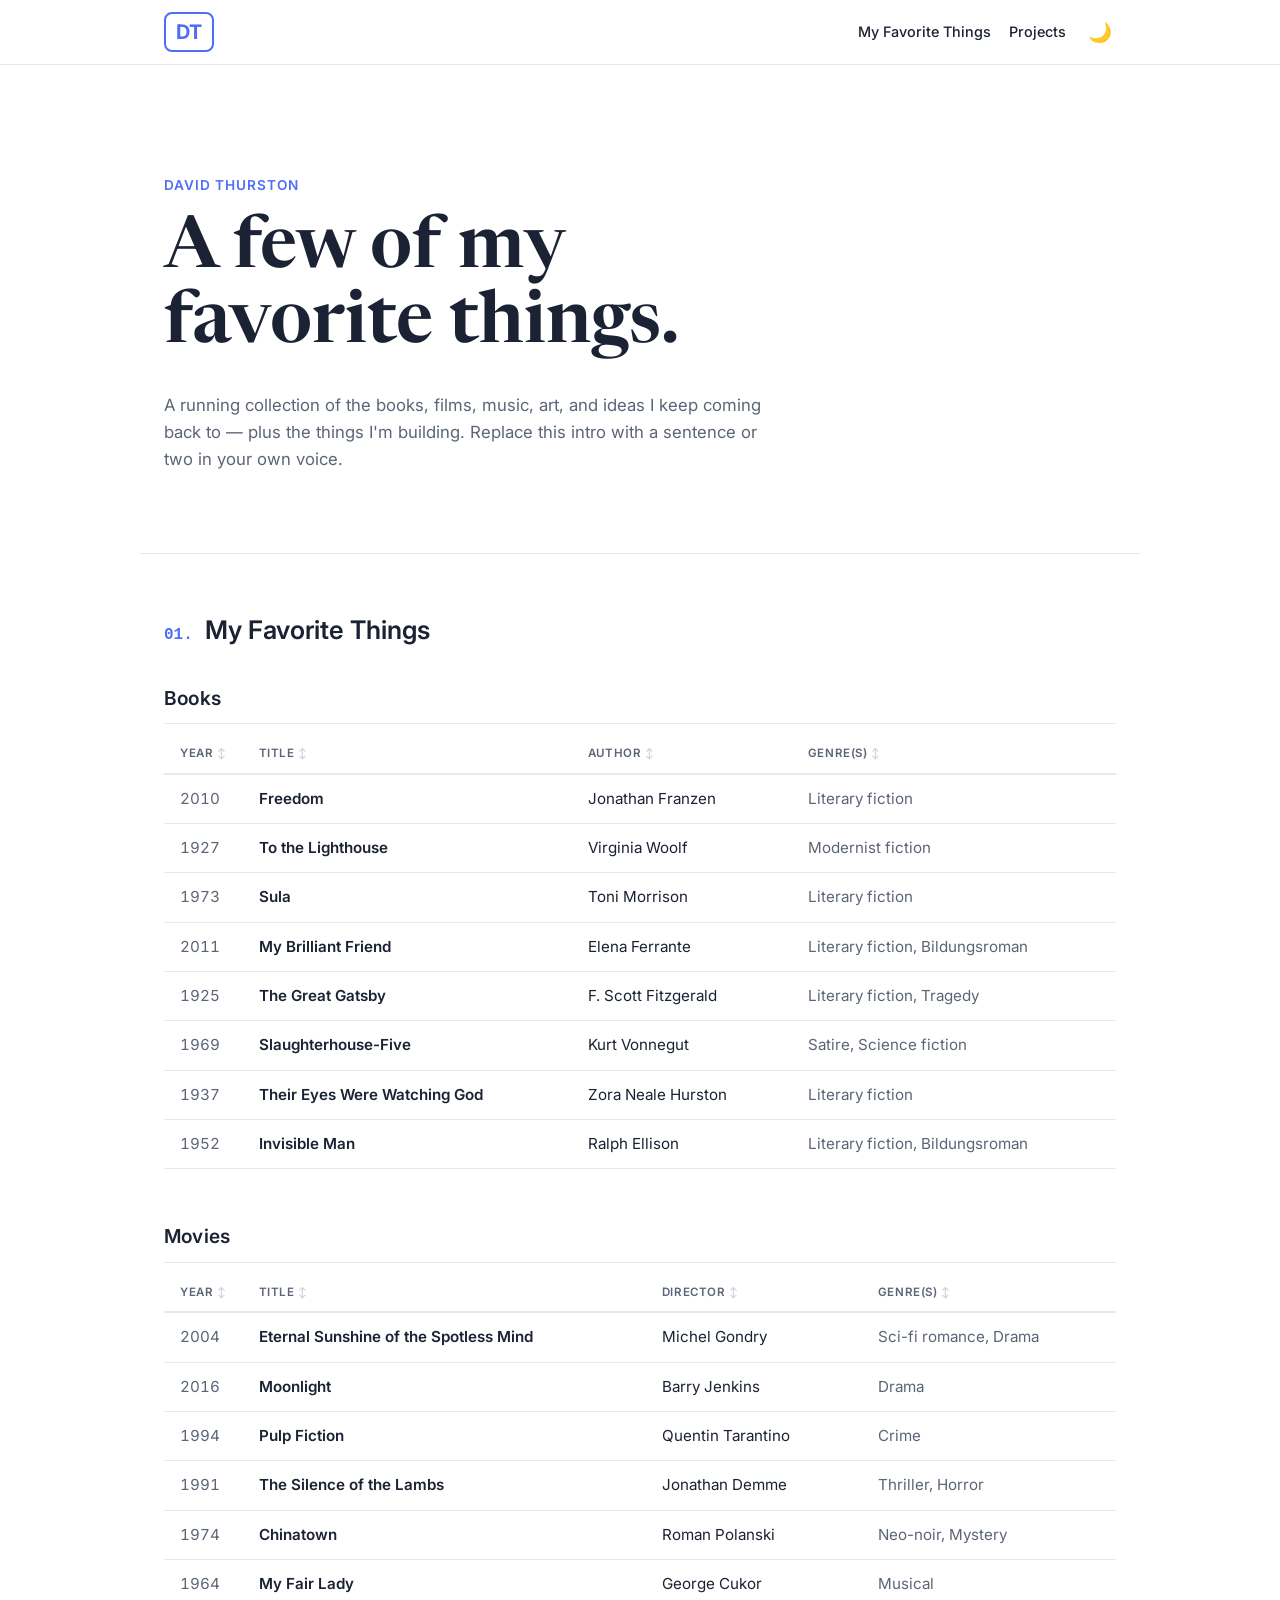
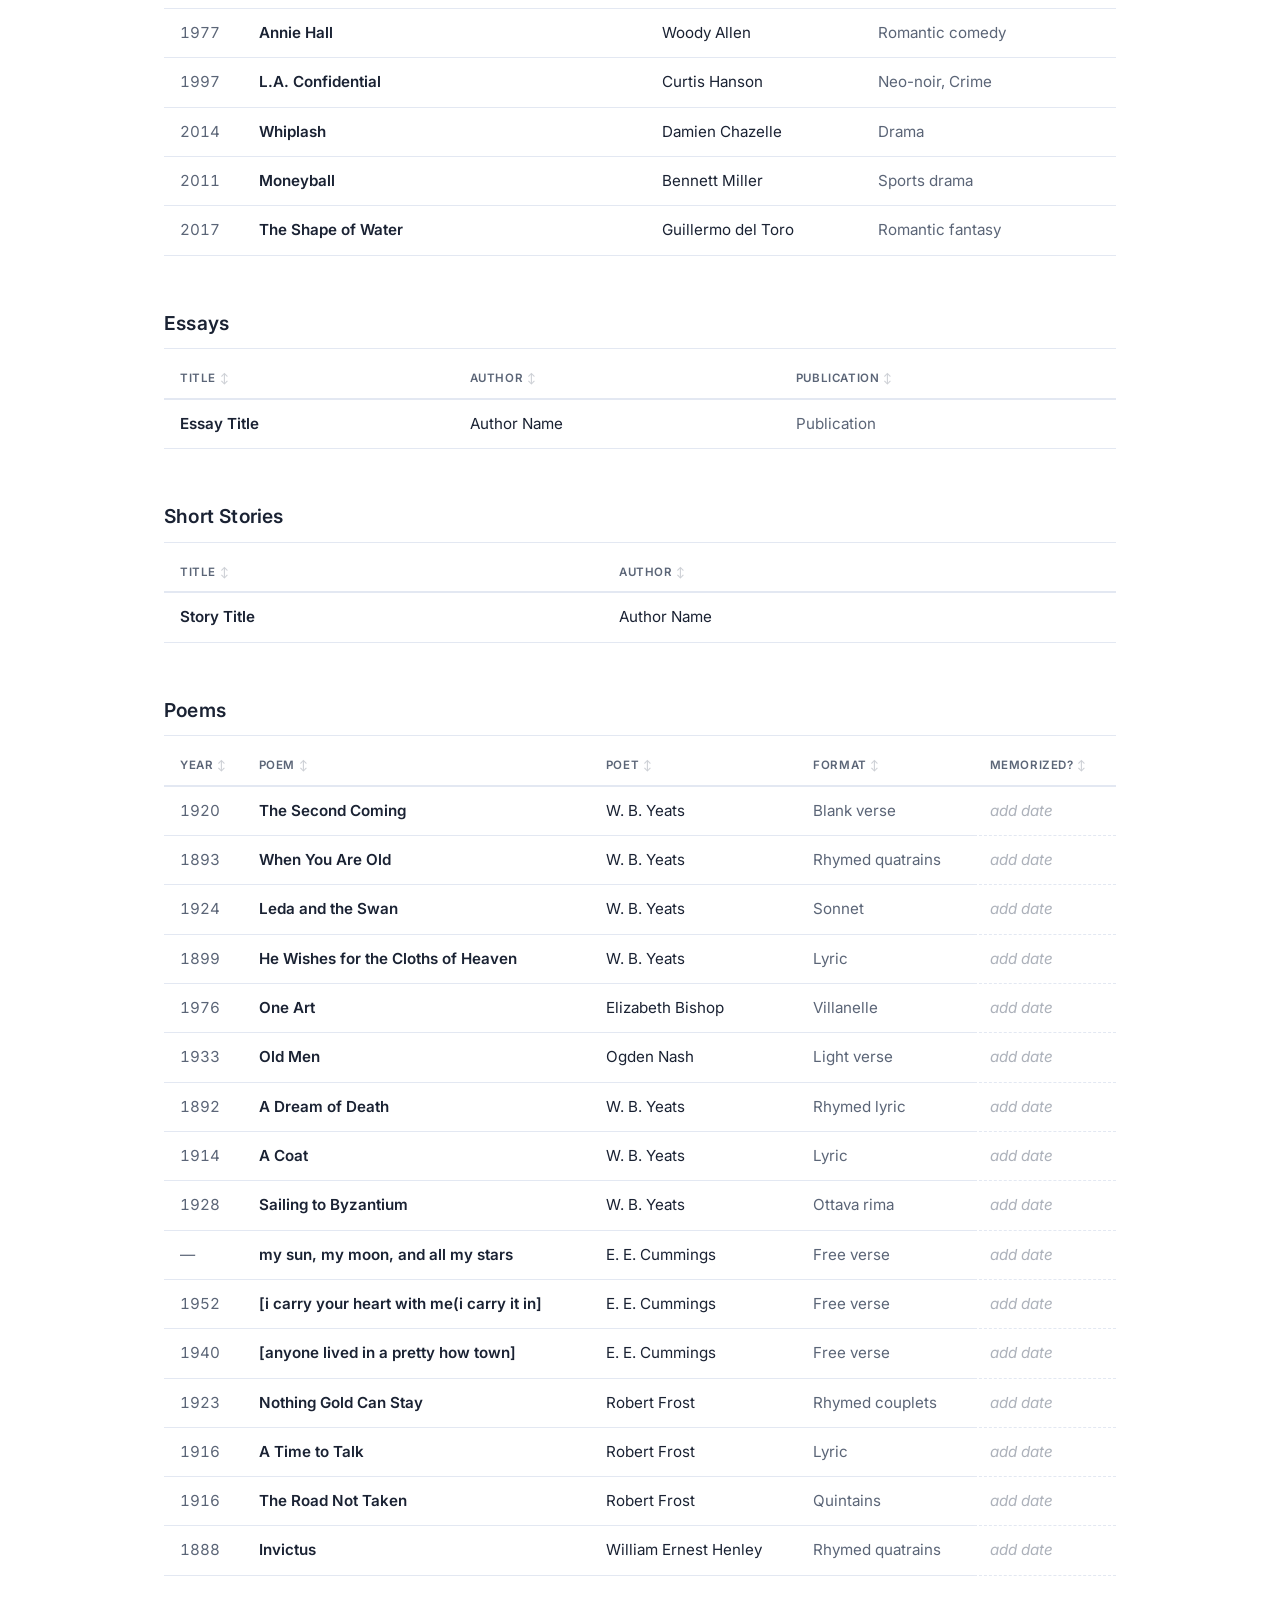
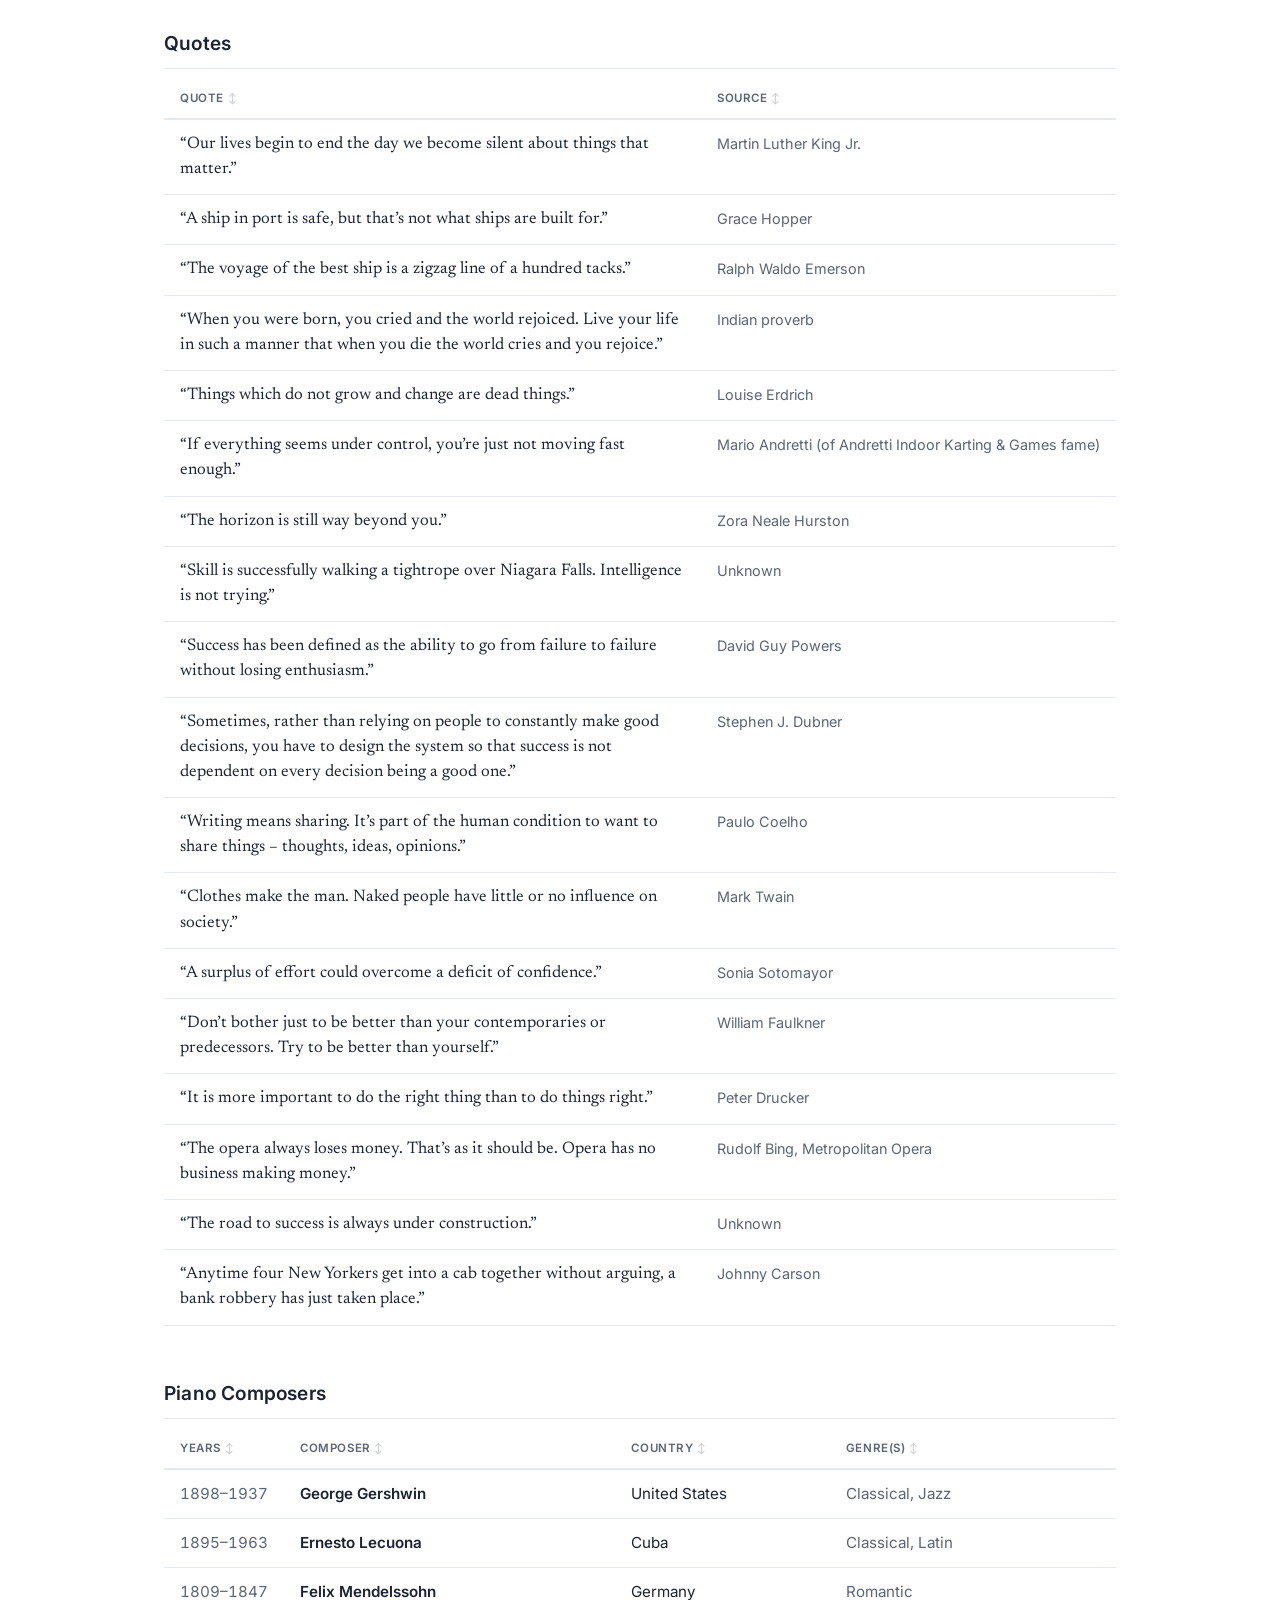
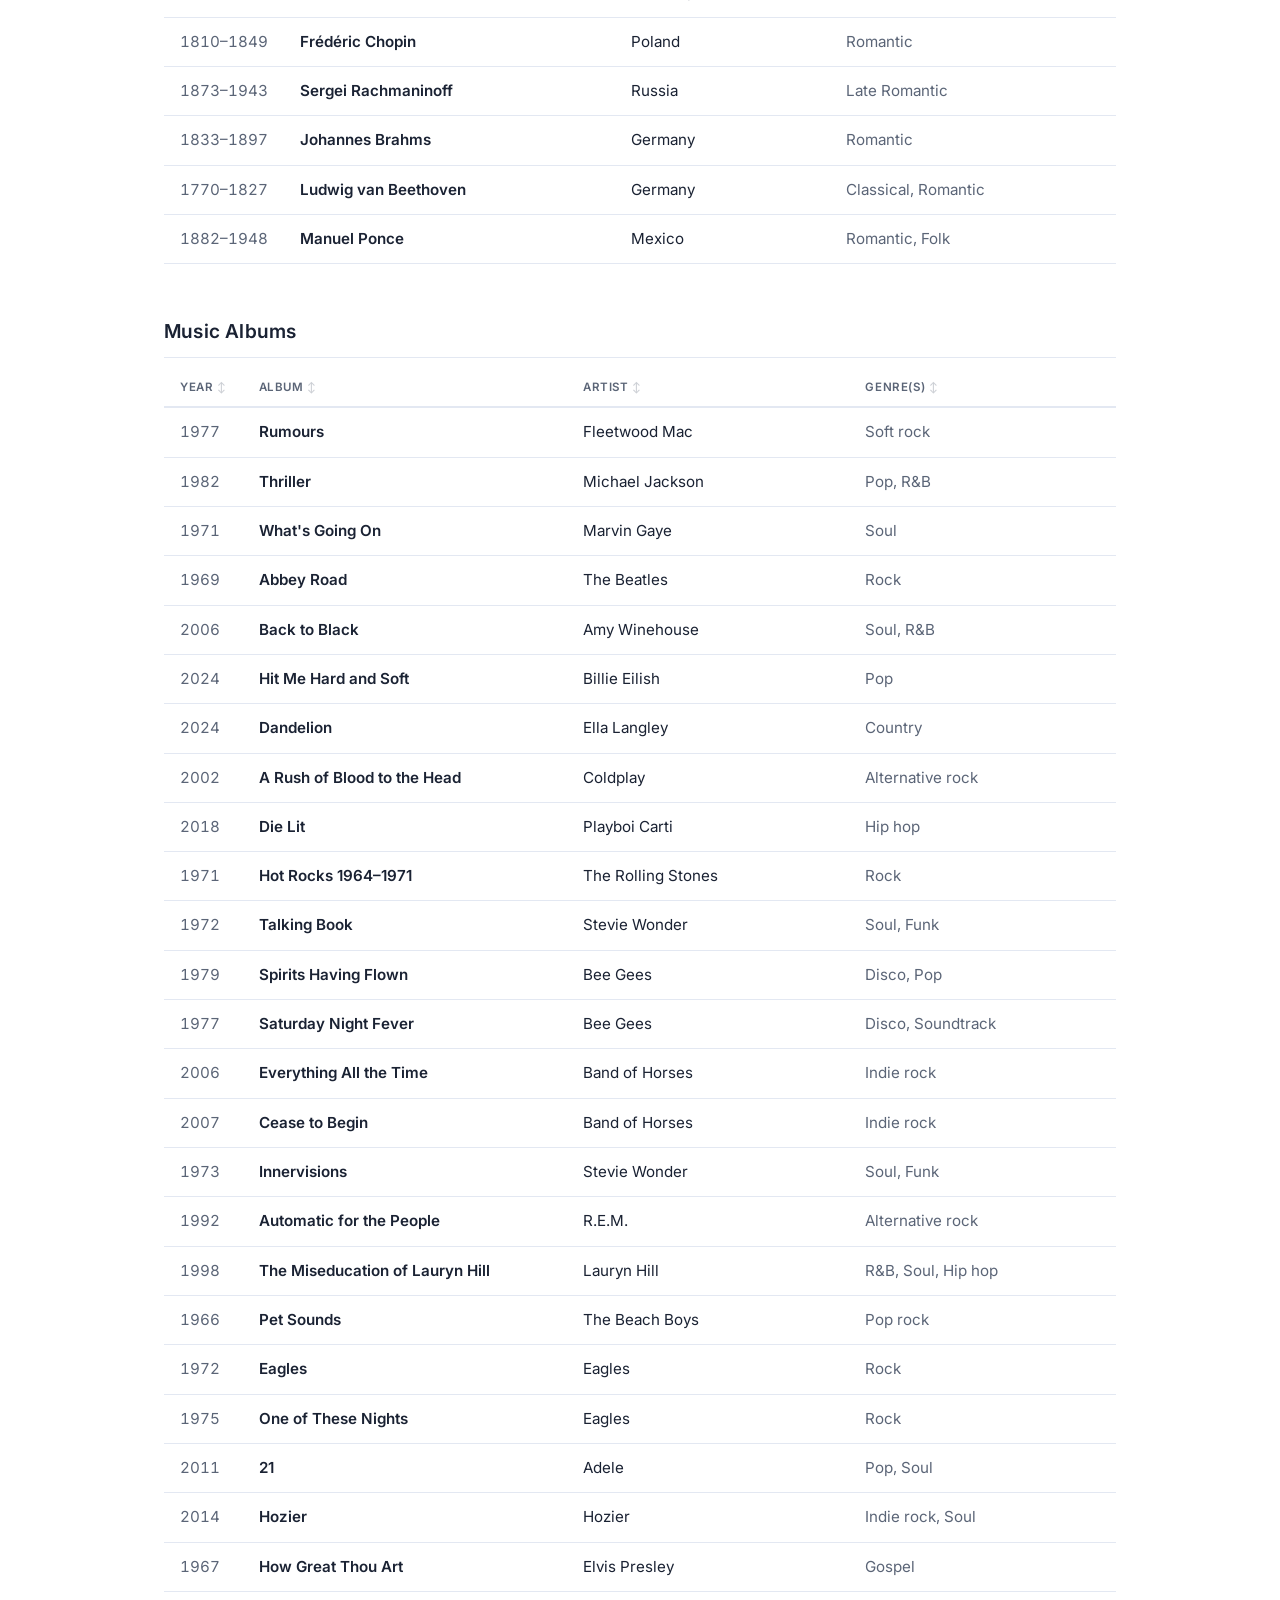
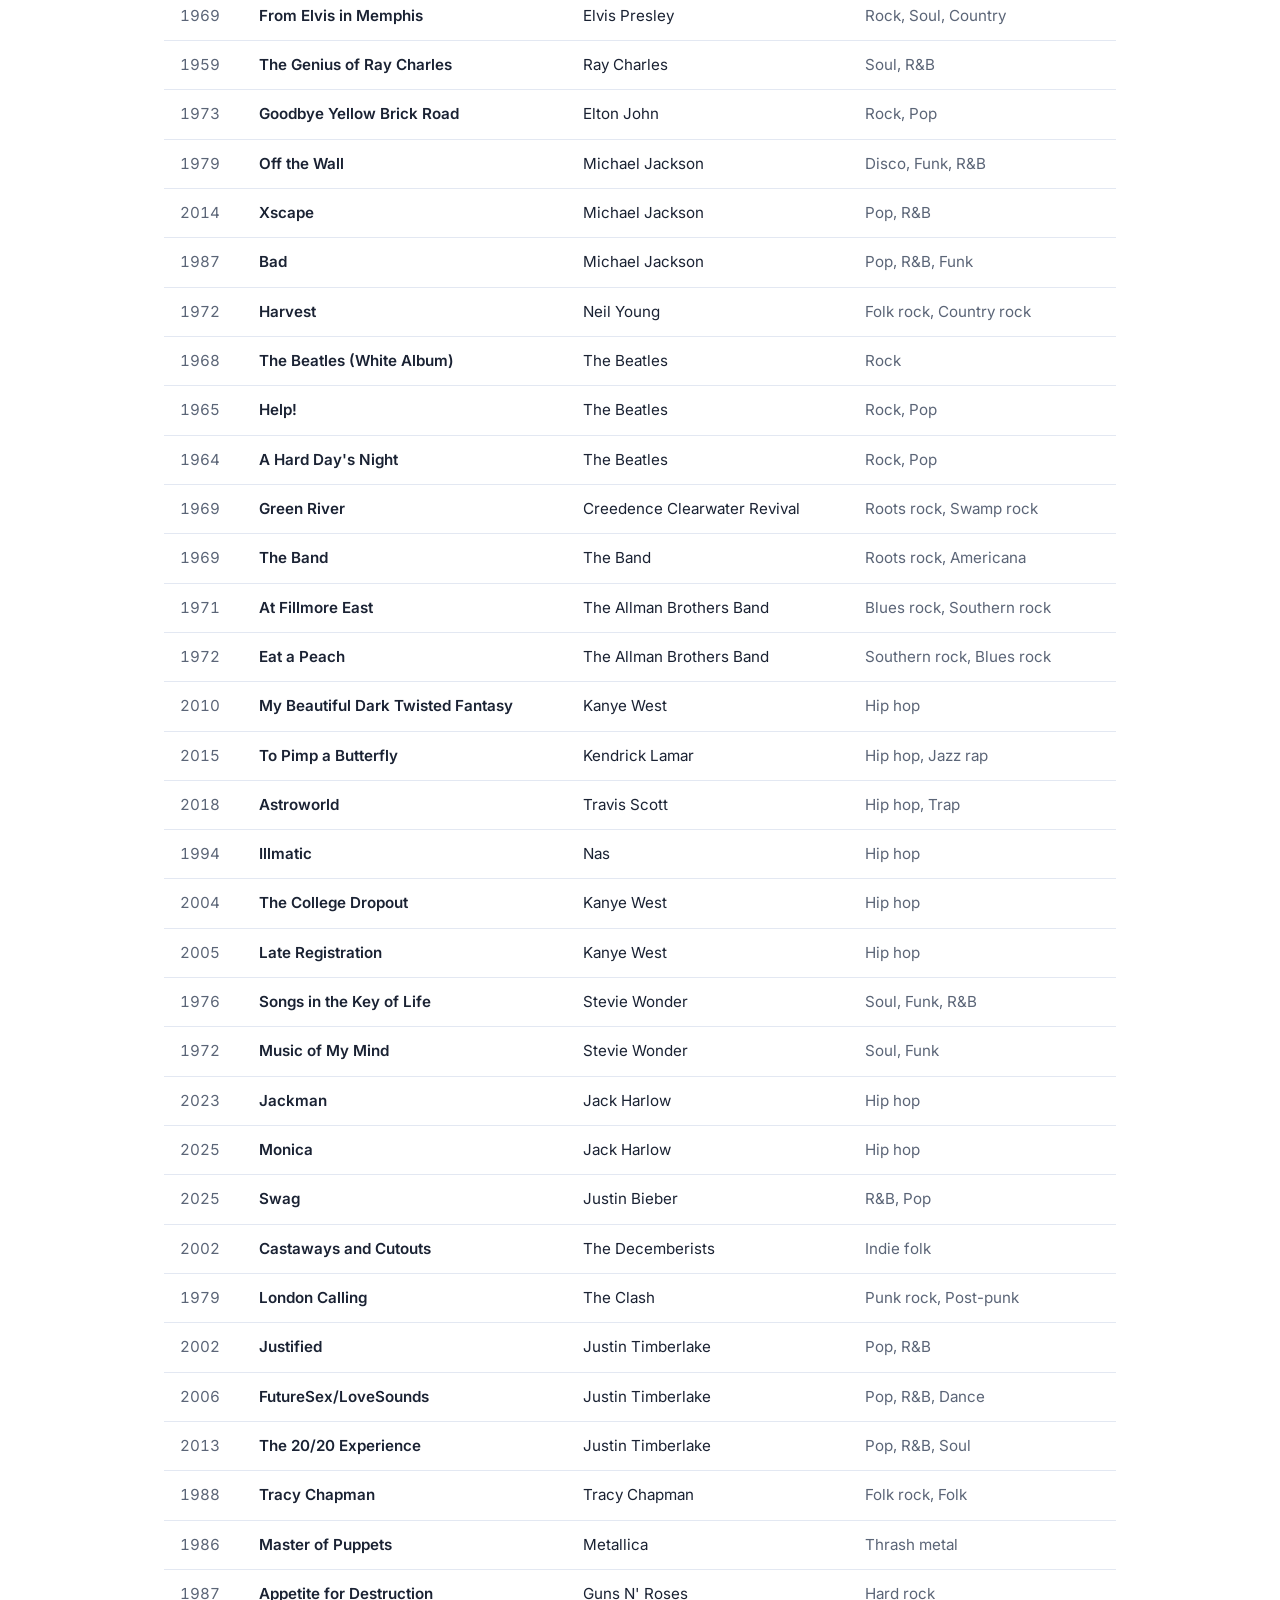
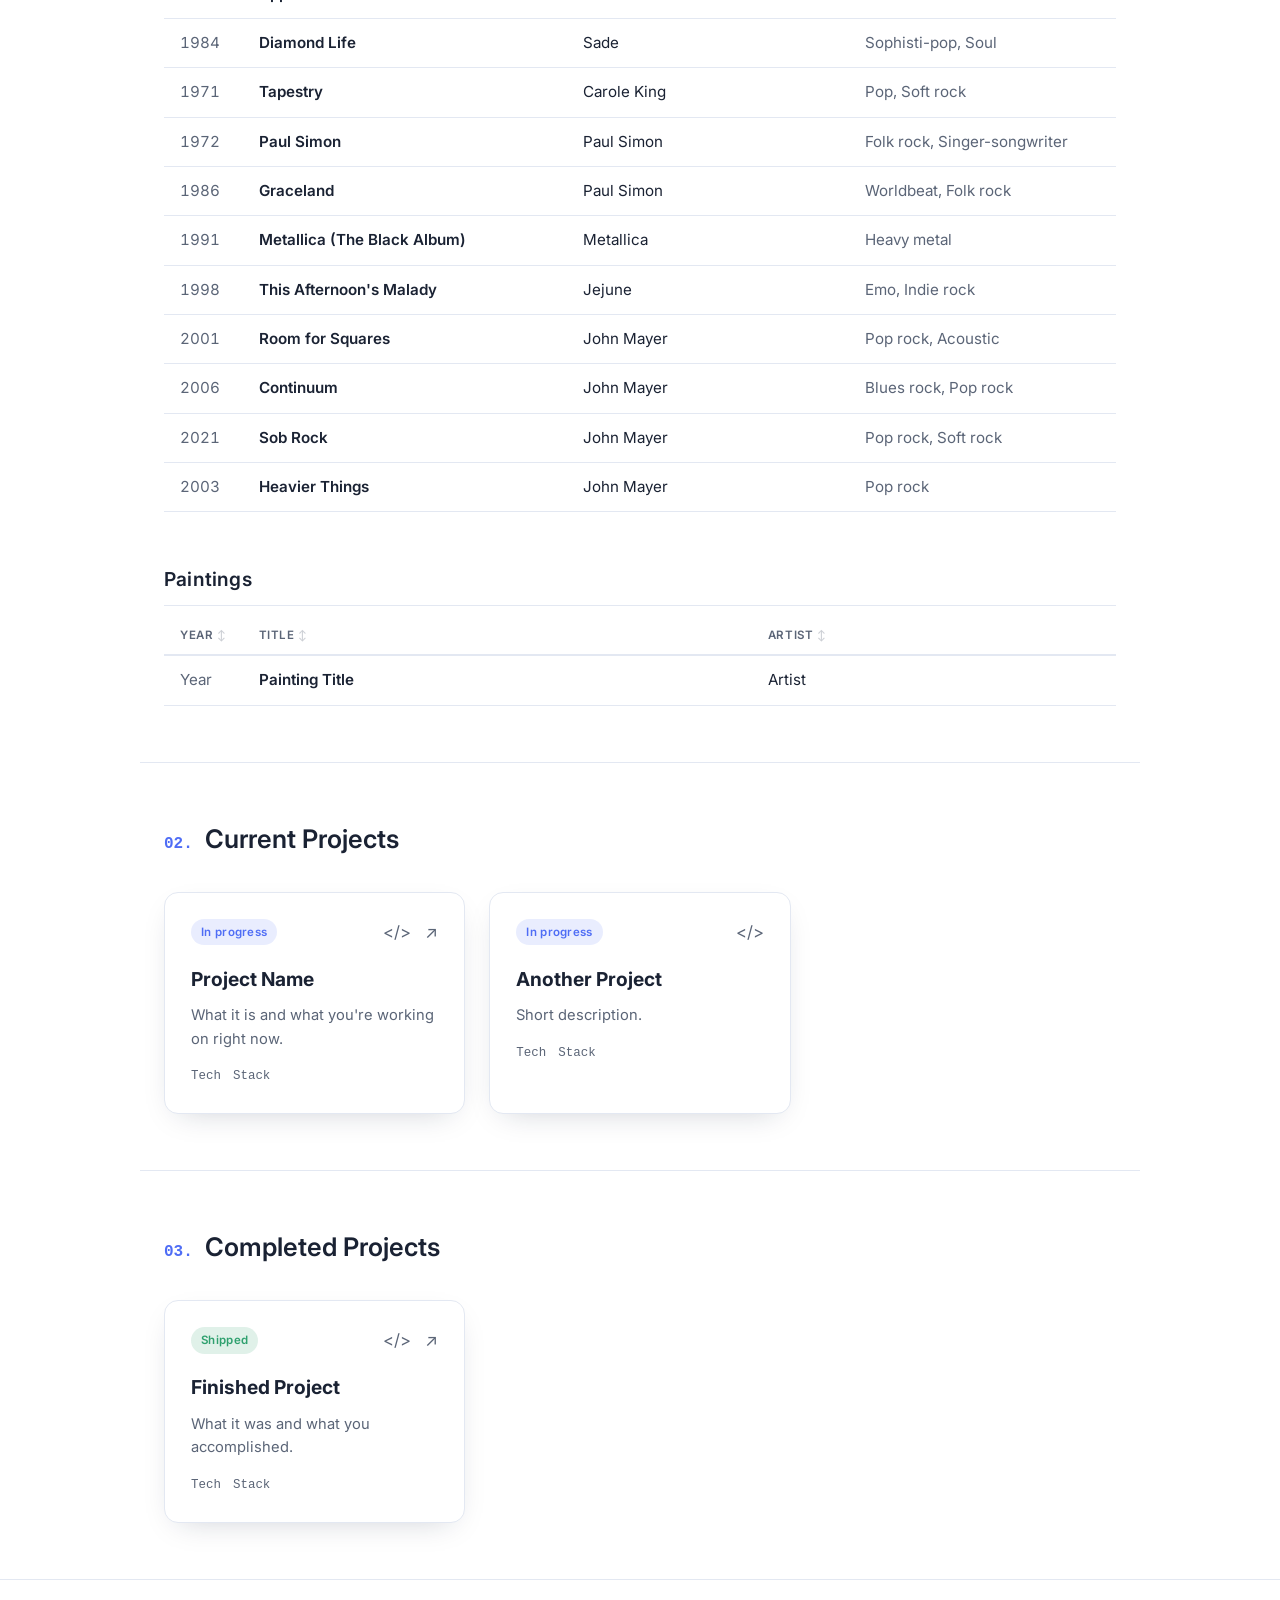
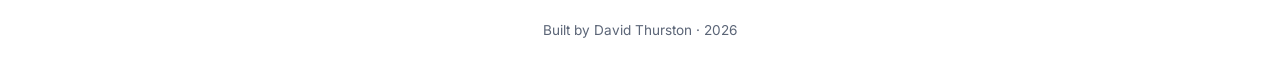
==== index.html @ b1c54326 "Add Metallica, Jejune, and John Mayer albums" ====
<!DOCTYPE html>
<html lang="en">
<head>
  <meta charset="UTF-8" />
  <meta name="viewport" content="width=device-width, initial-scale=1.0" />
  <title>David Thurston</title>
  <meta name="description" content="A personal collection of favorite books, films, music, art, and projects by David Thurston." />
  <link rel="preconnect" href="https://fonts.googleapis.com" />
  <link rel="preconnect" href="https://fonts.gstatic.com" crossorigin />
  <link href="https://fonts.googleapis.com/css2?family=Inter:wght@400;500;600;700&family=Newsreader:ital,opsz@0,6..72;1,6..72&display=swap" rel="stylesheet" />
  <link rel="stylesheet" href="styles.css?v=3" />
</head>
<body>
  <header class="site-header">
    <nav class="nav container">
      <a href="#" class="brand">DT</a>
      <div class="nav-links">
        <a href="#favorites">My Favorite Things</a>
        <a href="#projects">Projects</a>
        <button id="theme-toggle" class="theme-toggle" aria-label="Toggle dark mode">🌙</button>
      </div>
    </nav>
  </header>

  <main>
    <!-- Hero -->
    <section class="hero container">
      <p class="eyebrow">David Thurston</p>
      <h1>A few of my<br />favorite things.</h1>
      <p class="intro">
        A running collection of the books, films, music, art, and ideas I keep
        coming back to — plus the things I'm building. Replace this intro with a
        sentence or two in your own voice.
      </p>
    </section>

    <!-- ============ MY FAVORITE THINGS ============ -->
    <section id="favorites" class="section container">
      <h3 class="section-title"><span>01.</span> My Favorite Things</h3>

      <!-- Books -->
      <div class="fav-group">
        <h4 class="sub-title">Books</h4>
        <div class="table-wrap">
          <table class="fav-table">
            <thead>
              <tr><th class="col-year">Year</th><th>Title</th><th>Author</th><th>Genre(s)</th></tr>
            </thead>
            <tbody>
              <tr><td class="col-year">2010</td><td class="col-title">Freedom</td><td>Jonathan Franzen</td><td class="col-genre">Literary fiction</td></tr>
              <tr><td class="col-year">1927</td><td class="col-title">To the Lighthouse</td><td>Virginia Woolf</td><td class="col-genre">Modernist fiction</td></tr>
              <tr><td class="col-year">1973</td><td class="col-title">Sula</td><td>Toni Morrison</td><td class="col-genre">Literary fiction</td></tr>
              <tr><td class="col-year">2011</td><td class="col-title">My Brilliant Friend</td><td>Elena Ferrante</td><td class="col-genre">Literary fiction, Bildungsroman</td></tr>
              <tr><td class="col-year">1925</td><td class="col-title">The Great Gatsby</td><td>F. Scott Fitzgerald</td><td class="col-genre">Literary fiction, Tragedy</td></tr>
              <tr><td class="col-year">1969</td><td class="col-title">Slaughterhouse-Five</td><td>Kurt Vonnegut</td><td class="col-genre">Satire, Science fiction</td></tr>
              <tr><td class="col-year">1937</td><td class="col-title">Their Eyes Were Watching God</td><td>Zora Neale Hurston</td><td class="col-genre">Literary fiction</td></tr>
              <tr><td class="col-year">1952</td><td class="col-title">Invisible Man</td><td>Ralph Ellison</td><td class="col-genre">Literary fiction, Bildungsroman</td></tr>
            </tbody>
          </table>
        </div>
      </div>

      <!-- Movies -->
      <div class="fav-group">
        <h4 class="sub-title">Movies</h4>
        <div class="table-wrap">
          <table class="fav-table">
            <thead>
              <tr><th class="col-year">Year</th><th>Title</th><th>Director</th><th>Genre(s)</th></tr>
            </thead>
            <tbody>
              <tr><td class="col-year">2004</td><td class="col-title">Eternal Sunshine of the Spotless Mind</td><td>Michel Gondry</td><td class="col-genre">Sci-fi romance, Drama</td></tr>
              <tr><td class="col-year">2016</td><td class="col-title">Moonlight</td><td>Barry Jenkins</td><td class="col-genre">Drama</td></tr>
              <tr><td class="col-year">1994</td><td class="col-title">Pulp Fiction</td><td>Quentin Tarantino</td><td class="col-genre">Crime</td></tr>
              <tr><td class="col-year">1991</td><td class="col-title">The Silence of the Lambs</td><td>Jonathan Demme</td><td class="col-genre">Thriller, Horror</td></tr>
              <tr><td class="col-year">1974</td><td class="col-title">Chinatown</td><td>Roman Polanski</td><td class="col-genre">Neo-noir, Mystery</td></tr>
              <tr><td class="col-year">1964</td><td class="col-title">My Fair Lady</td><td>George Cukor</td><td class="col-genre">Musical</td></tr>
              <tr><td class="col-year">1977</td><td class="col-title">Annie Hall</td><td>Woody Allen</td><td class="col-genre">Romantic comedy</td></tr>
              <tr><td class="col-year">1997</td><td class="col-title">L.A. Confidential</td><td>Curtis Hanson</td><td class="col-genre">Neo-noir, Crime</td></tr>
              <tr><td class="col-year">2014</td><td class="col-title">Whiplash</td><td>Damien Chazelle</td><td class="col-genre">Drama</td></tr>
              <tr><td class="col-year">2011</td><td class="col-title">Moneyball</td><td>Bennett Miller</td><td class="col-genre">Sports drama</td></tr>
              <tr><td class="col-year">2017</td><td class="col-title">The Shape of Water</td><td>Guillermo del Toro</td><td class="col-genre">Romantic fantasy</td></tr>
            </tbody>
          </table>
        </div>
      </div>

      <!-- Essays -->
      <div class="fav-group">
        <h4 class="sub-title">Essays</h4>
        <div class="table-wrap">
          <table class="fav-table">
            <thead>
              <tr><th>Title</th><th>Author</th><th>Publication</th></tr>
            </thead>
            <tbody>
              <tr><td class="col-title">Essay Title</td><td>Author Name</td><td class="col-genre">Publication</td></tr>
            </tbody>
          </table>
        </div>
      </div>

      <!-- Short stories -->
      <div class="fav-group">
        <h4 class="sub-title">Short Stories</h4>
        <div class="table-wrap">
          <table class="fav-table">
            <thead>
              <tr><th>Title</th><th>Author</th></tr>
            </thead>
            <tbody>
              <tr><td class="col-title">Story Title</td><td>Author Name</td></tr>
            </tbody>
          </table>
        </div>
      </div>

      <!-- Poems -->
      <div class="fav-group">
        <h4 class="sub-title">Poems</h4>
        <div class="table-wrap">
          <table class="fav-table">
            <thead>
              <tr><th class="col-year">Year</th><th>Poem</th><th>Poet</th><th>Format</th><th>Memorized?</th></tr>
            </thead>
            <tbody>
              <tr><td class="col-year">1920</td><td class="col-title">The Second Coming</td><td>W. B. Yeats</td><td class="col-genre">Blank verse</td><td class="col-memo" contenteditable="true" data-placeholder="add date"></td></tr>
              <tr><td class="col-year">1893</td><td class="col-title">When You Are Old</td><td>W. B. Yeats</td><td class="col-genre">Rhymed quatrains</td><td class="col-memo" contenteditable="true" data-placeholder="add date"></td></tr>
              <tr><td class="col-year">1924</td><td class="col-title">Leda and the Swan</td><td>W. B. Yeats</td><td class="col-genre">Sonnet</td><td class="col-memo" contenteditable="true" data-placeholder="add date"></td></tr>
              <tr><td class="col-year">1899</td><td class="col-title">He Wishes for the Cloths of Heaven</td><td>W. B. Yeats</td><td class="col-genre">Lyric</td><td class="col-memo" contenteditable="true" data-placeholder="add date"></td></tr>
              <tr><td class="col-year">1976</td><td class="col-title">One Art</td><td>Elizabeth Bishop</td><td class="col-genre">Villanelle</td><td class="col-memo" contenteditable="true" data-placeholder="add date"></td></tr>
              <tr><td class="col-year">1933</td><td class="col-title">Old Men</td><td>Ogden Nash</td><td class="col-genre">Light verse</td><td class="col-memo" contenteditable="true" data-placeholder="add date"></td></tr>
              <tr><td class="col-year">1892</td><td class="col-title">A Dream of Death</td><td>W. B. Yeats</td><td class="col-genre">Rhymed lyric</td><td class="col-memo" contenteditable="true" data-placeholder="add date"></td></tr>
              <tr><td class="col-year">1914</td><td class="col-title">A Coat</td><td>W. B. Yeats</td><td class="col-genre">Lyric</td><td class="col-memo" contenteditable="true" data-placeholder="add date"></td></tr>
              <tr><td class="col-year">1928</td><td class="col-title">Sailing to Byzantium</td><td>W. B. Yeats</td><td class="col-genre">Ottava rima</td><td class="col-memo" contenteditable="true" data-placeholder="add date"></td></tr>
              <tr><td class="col-year">—</td><td class="col-title">my sun, my moon, and all my stars</td><td>E. E. Cummings</td><td class="col-genre">Free verse</td><td class="col-memo" contenteditable="true" data-placeholder="add date"></td></tr>
              <tr><td class="col-year">1952</td><td class="col-title">[i carry your heart with me(i carry it in]</td><td>E. E. Cummings</td><td class="col-genre">Free verse</td><td class="col-memo" contenteditable="true" data-placeholder="add date"></td></tr>
              <tr><td class="col-year">1940</td><td class="col-title">[anyone lived in a pretty how town]</td><td>E. E. Cummings</td><td class="col-genre">Free verse</td><td class="col-memo" contenteditable="true" data-placeholder="add date"></td></tr>
              <tr><td class="col-year">1923</td><td class="col-title">Nothing Gold Can Stay</td><td>Robert Frost</td><td class="col-genre">Rhymed couplets</td><td class="col-memo" contenteditable="true" data-placeholder="add date"></td></tr>
              <tr><td class="col-year">1916</td><td class="col-title">A Time to Talk</td><td>Robert Frost</td><td class="col-genre">Lyric</td><td class="col-memo" contenteditable="true" data-placeholder="add date"></td></tr>
              <tr><td class="col-year">1916</td><td class="col-title">The Road Not Taken</td><td>Robert Frost</td><td class="col-genre">Quintains</td><td class="col-memo" contenteditable="true" data-placeholder="add date"></td></tr>
              <tr><td class="col-year">1888</td><td class="col-title">Invictus</td><td>William Ernest Henley</td><td class="col-genre">Rhymed quatrains</td><td class="col-memo" contenteditable="true" data-placeholder="add date"></td></tr>
            </tbody>
          </table>
        </div>
      </div>

      <!-- Quotes -->
      <div class="fav-group">
        <h4 class="sub-title">Quotes</h4>
        <div class="table-wrap">
          <table class="fav-table quote-table">
            <thead>
              <tr><th>Quote</th><th>Source</th></tr>
            </thead>
            <tbody>
              <tr><td class="col-quote">“Our lives begin to end the day we become silent about things that matter.”</td><td class="col-source">Martin Luther King Jr.</td></tr>
              <tr><td class="col-quote">“A ship in port is safe, but that’s not what ships are built for.”</td><td class="col-source">Grace Hopper</td></tr>
              <tr><td class="col-quote">“The voyage of the best ship is a zigzag line of a hundred tacks.”</td><td class="col-source">Ralph Waldo Emerson</td></tr>
              <tr><td class="col-quote">“When you were born, you cried and the world rejoiced. Live your life in such a manner that when you die the world cries and you rejoice.”</td><td class="col-source">Indian proverb</td></tr>
              <tr><td class="col-quote">“Things which do not grow and change are dead things.”</td><td class="col-source">Louise Erdrich</td></tr>
              <tr><td class="col-quote">“If everything seems under control, you’re just not moving fast enough.”</td><td class="col-source">Mario Andretti (of Andretti Indoor Karting &amp; Games fame)</td></tr>
              <tr><td class="col-quote">“The horizon is still way beyond you.”</td><td class="col-source">Zora Neale Hurston</td></tr>
              <tr><td class="col-quote">“Skill is successfully walking a tightrope over Niagara Falls. Intelligence is not trying.”</td><td class="col-source">Unknown</td></tr>
              <tr><td class="col-quote">“Success has been defined as the ability to go from failure to failure without losing enthusiasm.”</td><td class="col-source">David Guy Powers</td></tr>
              <tr><td class="col-quote">“Sometimes, rather than relying on people to constantly make good decisions, you have to design the system so that success is not dependent on every decision being a good one.”</td><td class="col-source">Stephen J. Dubner</td></tr>
              <tr><td class="col-quote">“Writing means sharing. It’s part of the human condition to want to share things – thoughts, ideas, opinions.”</td><td class="col-source">Paulo Coelho</td></tr>
              <tr><td class="col-quote">“Clothes make the man. Naked people have little or no influence on society.”</td><td class="col-source">Mark Twain</td></tr>
              <tr><td class="col-quote">“A surplus of effort could overcome a deficit of confidence.”</td><td class="col-source">Sonia Sotomayor</td></tr>
              <tr><td class="col-quote">“Don’t bother just to be better than your contemporaries or predecessors. Try to be better than yourself.”</td><td class="col-source">William Faulkner</td></tr>
              <tr><td class="col-quote">“It is more important to do the right thing than to do things right.”</td><td class="col-source">Peter Drucker</td></tr>
              <tr><td class="col-quote">“The opera always loses money. That’s as it should be. Opera has no business making money.”</td><td class="col-source">Rudolf Bing, Metropolitan Opera</td></tr>
              <tr><td class="col-quote">“The road to success is always under construction.”</td><td class="col-source">Unknown</td></tr>
              <tr><td class="col-quote">“Anytime four New Yorkers get into a cab together without arguing, a bank robbery has just taken place.”</td><td class="col-source">Johnny Carson</td></tr>
            </tbody>
          </table>
        </div>
      </div>

      <!-- Piano composers -->
      <div class="fav-group">
        <h4 class="sub-title">Piano Composers</h4>
        <div class="table-wrap">
          <table class="fav-table">
            <thead>
              <tr><th class="col-year">Years</th><th>Composer</th><th>Country</th><th>Genre(s)</th></tr>
            </thead>
            <tbody>
              <tr><td class="col-year">1898–1937</td><td class="col-title">George Gershwin</td><td>United States</td><td class="col-genre">Classical, Jazz</td></tr>
              <tr><td class="col-year">1895–1963</td><td class="col-title">Ernesto Lecuona</td><td>Cuba</td><td class="col-genre">Classical, Latin</td></tr>
              <tr><td class="col-year">1809–1847</td><td class="col-title">Felix Mendelssohn</td><td>Germany</td><td class="col-genre">Romantic</td></tr>
              <tr><td class="col-year">1810–1849</td><td class="col-title">Frédéric Chopin</td><td>Poland</td><td class="col-genre">Romantic</td></tr>
              <tr><td class="col-year">1873–1943</td><td class="col-title">Sergei Rachmaninoff</td><td>Russia</td><td class="col-genre">Late Romantic</td></tr>
              <tr><td class="col-year">1833–1897</td><td class="col-title">Johannes Brahms</td><td>Germany</td><td class="col-genre">Romantic</td></tr>
              <tr><td class="col-year">1770–1827</td><td class="col-title">Ludwig van Beethoven</td><td>Germany</td><td class="col-genre">Classical, Romantic</td></tr>
              <tr><td class="col-year">1882–1948</td><td class="col-title">Manuel Ponce</td><td>Mexico</td><td class="col-genre">Romantic, Folk</td></tr>
            </tbody>
          </table>
        </div>
      </div>

      <!-- Music albums -->
      <div class="fav-group">
        <h4 class="sub-title">Music Albums</h4>
        <div class="table-wrap">
          <table class="fav-table">
            <thead>
              <tr><th class="col-year">Year</th><th>Album</th><th>Artist</th><th>Genre(s)</th></tr>
            </thead>
            <tbody>
              <tr><td class="col-year">1977</td><td class="col-title">Rumours</td><td>Fleetwood Mac</td><td class="col-genre">Soft rock</td></tr>
              <tr><td class="col-year">1982</td><td class="col-title">Thriller</td><td>Michael Jackson</td><td class="col-genre">Pop, R&amp;B</td></tr>
              <tr><td class="col-year">1971</td><td class="col-title">What's Going On</td><td>Marvin Gaye</td><td class="col-genre">Soul</td></tr>
              <tr><td class="col-year">1969</td><td class="col-title">Abbey Road</td><td>The Beatles</td><td class="col-genre">Rock</td></tr>
              <tr><td class="col-year">2006</td><td class="col-title">Back to Black</td><td>Amy Winehouse</td><td class="col-genre">Soul, R&amp;B</td></tr>
              <tr><td class="col-year">2024</td><td class="col-title">Hit Me Hard and Soft</td><td>Billie Eilish</td><td class="col-genre">Pop</td></tr>
              <tr><td class="col-year">2024</td><td class="col-title">Dandelion</td><td>Ella Langley</td><td class="col-genre">Country</td></tr>
              <tr><td class="col-year">2002</td><td class="col-title">A Rush of Blood to the Head</td><td>Coldplay</td><td class="col-genre">Alternative rock</td></tr>
              <tr><td class="col-year">2018</td><td class="col-title">Die Lit</td><td>Playboi Carti</td><td class="col-genre">Hip hop</td></tr>
              <tr><td class="col-year">1971</td><td class="col-title">Hot Rocks 1964–1971</td><td>The Rolling Stones</td><td class="col-genre">Rock</td></tr>
              <tr><td class="col-year">1972</td><td class="col-title">Talking Book</td><td>Stevie Wonder</td><td class="col-genre">Soul, Funk</td></tr>
              <tr><td class="col-year">1979</td><td class="col-title">Spirits Having Flown</td><td>Bee Gees</td><td class="col-genre">Disco, Pop</td></tr>
              <tr><td class="col-year">1977</td><td class="col-title">Saturday Night Fever</td><td>Bee Gees</td><td class="col-genre">Disco, Soundtrack</td></tr>
              <tr><td class="col-year">2006</td><td class="col-title">Everything All the Time</td><td>Band of Horses</td><td class="col-genre">Indie rock</td></tr>
              <tr><td class="col-year">2007</td><td class="col-title">Cease to Begin</td><td>Band of Horses</td><td class="col-genre">Indie rock</td></tr>
              <tr><td class="col-year">1973</td><td class="col-title">Innervisions</td><td>Stevie Wonder</td><td class="col-genre">Soul, Funk</td></tr>
              <tr><td class="col-year">1992</td><td class="col-title">Automatic for the People</td><td>R.E.M.</td><td class="col-genre">Alternative rock</td></tr>
              <tr><td class="col-year">1998</td><td class="col-title">The Miseducation of Lauryn Hill</td><td>Lauryn Hill</td><td class="col-genre">R&amp;B, Soul, Hip hop</td></tr>
              <tr><td class="col-year">1966</td><td class="col-title">Pet Sounds</td><td>The Beach Boys</td><td class="col-genre">Pop rock</td></tr>
              <tr><td class="col-year">1972</td><td class="col-title">Eagles</td><td>Eagles</td><td class="col-genre">Rock</td></tr>
              <tr><td class="col-year">1975</td><td class="col-title">One of These Nights</td><td>Eagles</td><td class="col-genre">Rock</td></tr>
              <tr><td class="col-year">2011</td><td class="col-title">21</td><td>Adele</td><td class="col-genre">Pop, Soul</td></tr>
              <tr><td class="col-year">2014</td><td class="col-title">Hozier</td><td>Hozier</td><td class="col-genre">Indie rock, Soul</td></tr>
              <tr><td class="col-year">1967</td><td class="col-title">How Great Thou Art</td><td>Elvis Presley</td><td class="col-genre">Gospel</td></tr>
              <tr><td class="col-year">1969</td><td class="col-title">From Elvis in Memphis</td><td>Elvis Presley</td><td class="col-genre">Rock, Soul, Country</td></tr>
              <tr><td class="col-year">1959</td><td class="col-title">The Genius of Ray Charles</td><td>Ray Charles</td><td class="col-genre">Soul, R&amp;B</td></tr>
              <tr><td class="col-year">1973</td><td class="col-title">Goodbye Yellow Brick Road</td><td>Elton John</td><td class="col-genre">Rock, Pop</td></tr>
              <tr><td class="col-year">1979</td><td class="col-title">Off the Wall</td><td>Michael Jackson</td><td class="col-genre">Disco, Funk, R&amp;B</td></tr>
              <tr><td class="col-year">2014</td><td class="col-title">Xscape</td><td>Michael Jackson</td><td class="col-genre">Pop, R&amp;B</td></tr>
              <tr><td class="col-year">1987</td><td class="col-title">Bad</td><td>Michael Jackson</td><td class="col-genre">Pop, R&amp;B, Funk</td></tr>
              <tr><td class="col-year">1972</td><td class="col-title">Harvest</td><td>Neil Young</td><td class="col-genre">Folk rock, Country rock</td></tr>
              <tr><td class="col-year">1968</td><td class="col-title">The Beatles (White Album)</td><td>The Beatles</td><td class="col-genre">Rock</td></tr>
              <tr><td class="col-year">1965</td><td class="col-title">Help!</td><td>The Beatles</td><td class="col-genre">Rock, Pop</td></tr>
              <tr><td class="col-year">1964</td><td class="col-title">A Hard Day's Night</td><td>The Beatles</td><td class="col-genre">Rock, Pop</td></tr>
              <tr><td class="col-year">1969</td><td class="col-title">Green River</td><td>Creedence Clearwater Revival</td><td class="col-genre">Roots rock, Swamp rock</td></tr>
              <tr><td class="col-year">1969</td><td class="col-title">The Band</td><td>The Band</td><td class="col-genre">Roots rock, Americana</td></tr>
              <tr><td class="col-year">1971</td><td class="col-title">At Fillmore East</td><td>The Allman Brothers Band</td><td class="col-genre">Blues rock, Southern rock</td></tr>
              <tr><td class="col-year">1972</td><td class="col-title">Eat a Peach</td><td>The Allman Brothers Band</td><td class="col-genre">Southern rock, Blues rock</td></tr>
              <tr><td class="col-year">2010</td><td class="col-title">My Beautiful Dark Twisted Fantasy</td><td>Kanye West</td><td class="col-genre">Hip hop</td></tr>
              <tr><td class="col-year">2015</td><td class="col-title">To Pimp a Butterfly</td><td>Kendrick Lamar</td><td class="col-genre">Hip hop, Jazz rap</td></tr>
              <tr><td class="col-year">2018</td><td class="col-title">Astroworld</td><td>Travis Scott</td><td class="col-genre">Hip hop, Trap</td></tr>
              <tr><td class="col-year">1994</td><td class="col-title">Illmatic</td><td>Nas</td><td class="col-genre">Hip hop</td></tr>
              <tr><td class="col-year">2004</td><td class="col-title">The College Dropout</td><td>Kanye West</td><td class="col-genre">Hip hop</td></tr>
              <tr><td class="col-year">2005</td><td class="col-title">Late Registration</td><td>Kanye West</td><td class="col-genre">Hip hop</td></tr>
              <tr><td class="col-year">1976</td><td class="col-title">Songs in the Key of Life</td><td>Stevie Wonder</td><td class="col-genre">Soul, Funk, R&amp;B</td></tr>
              <tr><td class="col-year">1972</td><td class="col-title">Music of My Mind</td><td>Stevie Wonder</td><td class="col-genre">Soul, Funk</td></tr>
              <tr><td class="col-year">2023</td><td class="col-title">Jackman</td><td>Jack Harlow</td><td class="col-genre">Hip hop</td></tr>
              <tr><td class="col-year">2025</td><td class="col-title">Monica</td><td>Jack Harlow</td><td class="col-genre">Hip hop</td></tr>
              <tr><td class="col-year">2025</td><td class="col-title">Swag</td><td>Justin Bieber</td><td class="col-genre">R&amp;B, Pop</td></tr>
              <tr><td class="col-year">2002</td><td class="col-title">Castaways and Cutouts</td><td>The Decemberists</td><td class="col-genre">Indie folk</td></tr>
              <tr><td class="col-year">1979</td><td class="col-title">London Calling</td><td>The Clash</td><td class="col-genre">Punk rock, Post-punk</td></tr>
              <tr><td class="col-year">2002</td><td class="col-title">Justified</td><td>Justin Timberlake</td><td class="col-genre">Pop, R&amp;B</td></tr>
              <tr><td class="col-year">2006</td><td class="col-title">FutureSex/LoveSounds</td><td>Justin Timberlake</td><td class="col-genre">Pop, R&amp;B, Dance</td></tr>
              <tr><td class="col-year">2013</td><td class="col-title">The 20/20 Experience</td><td>Justin Timberlake</td><td class="col-genre">Pop, R&amp;B, Soul</td></tr>
              <tr><td class="col-year">1988</td><td class="col-title">Tracy Chapman</td><td>Tracy Chapman</td><td class="col-genre">Folk rock, Folk</td></tr>
              <tr><td class="col-year">1986</td><td class="col-title">Master of Puppets</td><td>Metallica</td><td class="col-genre">Thrash metal</td></tr>
              <tr><td class="col-year">1987</td><td class="col-title">Appetite for Destruction</td><td>Guns N' Roses</td><td class="col-genre">Hard rock</td></tr>
              <tr><td class="col-year">1984</td><td class="col-title">Diamond Life</td><td>Sade</td><td class="col-genre">Sophisti-pop, Soul</td></tr>
              <tr><td class="col-year">1971</td><td class="col-title">Tapestry</td><td>Carole King</td><td class="col-genre">Pop, Soft rock</td></tr>
              <tr><td class="col-year">1972</td><td class="col-title">Paul Simon</td><td>Paul Simon</td><td class="col-genre">Folk rock, Singer-songwriter</td></tr>
              <tr><td class="col-year">1986</td><td class="col-title">Graceland</td><td>Paul Simon</td><td class="col-genre">Worldbeat, Folk rock</td></tr>
              <tr><td class="col-year">1991</td><td class="col-title">Metallica (The Black Album)</td><td>Metallica</td><td class="col-genre">Heavy metal</td></tr>
              <tr><td class="col-year">1998</td><td class="col-title">This Afternoon's Malady</td><td>Jejune</td><td class="col-genre">Emo, Indie rock</td></tr>
              <tr><td class="col-year">2001</td><td class="col-title">Room for Squares</td><td>John Mayer</td><td class="col-genre">Pop rock, Acoustic</td></tr>
              <tr><td class="col-year">2006</td><td class="col-title">Continuum</td><td>John Mayer</td><td class="col-genre">Blues rock, Pop rock</td></tr>
              <tr><td class="col-year">2021</td><td class="col-title">Sob Rock</td><td>John Mayer</td><td class="col-genre">Pop rock, Soft rock</td></tr>
              <tr><td class="col-year">2003</td><td class="col-title">Heavier Things</td><td>John Mayer</td><td class="col-genre">Pop rock</td></tr>
            </tbody>
          </table>
        </div>
      </div>

      <!-- Paintings -->
      <div class="fav-group">
        <h4 class="sub-title">Paintings</h4>
        <div class="table-wrap">
          <table class="fav-table">
            <thead>
              <tr><th class="col-year">Year</th><th>Title</th><th>Artist</th></tr>
            </thead>
            <tbody>
              <tr><td class="col-year">Year</td><td class="col-title">Painting Title</td><td>Artist</td></tr>
            </tbody>
          </table>
        </div>
      </div>
    </section>

    <!-- ============ PROJECTS ============ -->
    <section id="projects" class="section container">
      <h3 class="section-title"><span>02.</span> Current Projects</h3>
      <div class="projects">
        <article class="card">
          <div class="card-top">
            <span class="badge badge-active">In progress</span>
            <div class="card-links">
              <a href="#" aria-label="Source code">&lt;/&gt;</a>
              <a href="#" aria-label="Live link">↗</a>
            </div>
          </div>
          <h4>Project Name</h4>
          <p>What it is and what you're working on right now.</p>
          <ul class="tech-list"><li>Tech</li><li>Stack</li></ul>
        </article>
        <article class="card">
          <div class="card-top">
            <span class="badge badge-active">In progress</span>
            <div class="card-links">
              <a href="#" aria-label="Source code">&lt;/&gt;</a>
            </div>
          </div>
          <h4>Another Project</h4>
          <p>Short description.</p>
          <ul class="tech-list"><li>Tech</li><li>Stack</li></ul>
        </article>
      </div>
    </section>

    <section id="completed" class="section container">
      <h3 class="section-title"><span>03.</span> Completed Projects</h3>
      <div class="projects">
        <article class="card">
          <div class="card-top">
            <span class="badge badge-done">Shipped</span>
            <div class="card-links">
              <a href="#" aria-label="Source code">&lt;/&gt;</a>
              <a href="#" aria-label="Live link">↗</a>
            </div>
          </div>
          <h4>Finished Project</h4>
          <p>What it was and what you accomplished.</p>
          <ul class="tech-list"><li>Tech</li><li>Stack</li></ul>
        </article>
      </div>
    </section>
  </main>

  <footer class="site-footer">
    <p>Built by David Thurston · <span id="year"></span></p>
  </footer>

  <script src="script.js?v=3"></script>
</body>
</html>
---- styles.css ----
/* ---------- Design tokens ---------- */
:root {
  --bg: #ffffff;
  --bg-alt: #f4f6fb;
  --text: #1a2233;
  --text-muted: #5b6577;
  --accent: #4f6df5;
  --accent-soft: rgba(79, 109, 245, 0.12);
  --card: #ffffff;
  --border: #e3e8f2;
  --shadow: 0 10px 30px -15px rgba(20, 30, 60, 0.25);
  --radius: 14px;
  --maxw: 1000px;
  --serif: "Newsreader", Georgia, "Times New Roman", serif;
}

[data-theme="dark"] {
  --bg: #0e1220;
  --bg-alt: #141a2e;
  --text: #e6ebf5;
  --text-muted: #9aa6bf;
  --accent: #7d95ff;
  --accent-soft: rgba(125, 149, 255, 0.15);
  --card: #161d31;
  --border: #26304a;
  --shadow: 0 10px 30px -15px rgba(0, 0, 0, 0.6);
}

/* ---------- Base ---------- */
* { box-sizing: border-box; margin: 0; padding: 0; }

html { scroll-behavior: smooth; scroll-padding-top: 80px; }

body {
  font-family: "Inter", system-ui, -apple-system, sans-serif;
  background: var(--bg);
  color: var(--text);
  line-height: 1.6;
  transition: background 0.3s ease, color 0.3s ease;
}

.container { width: 100%; max-width: var(--maxw); margin: 0 auto; padding: 0 24px; }

a { color: var(--accent); text-decoration: none; transition: opacity 0.2s ease; }
a:hover { opacity: 0.75; }

/* ---------- Header / nav ---------- */
.site-header {
  position: sticky;
  top: 0;
  z-index: 10;
  backdrop-filter: blur(10px);
  background: color-mix(in srgb, var(--bg) 85%, transparent);
  border-bottom: 1px solid var(--border);
}
.nav { display: flex; align-items: center; justify-content: space-between; min-height: 64px; gap: 16px; flex-wrap: wrap; }
.brand {
  font-weight: 700;
  font-size: 1.25rem;
  color: var(--accent);
  border: 2px solid var(--accent);
  border-radius: 8px;
  padding: 2px 10px;
}
.nav-links { display: flex; align-items: center; gap: 18px; flex-wrap: wrap; }
.nav-links a { color: var(--text); font-weight: 500; font-size: 0.9rem; }
.theme-toggle {
  background: none; border: none; cursor: pointer;
  font-size: 1.2rem; padding: 4px; border-radius: 8px;
}
.theme-toggle:hover { background: var(--accent-soft); }

/* ---------- Hero ---------- */
.hero { padding: 110px 24px 80px; }
.eyebrow { color: var(--accent); font-weight: 600; letter-spacing: 1px; text-transform: uppercase; font-size: 0.85rem; margin-bottom: 16px; }
.hero h1 { font-family: var(--serif); font-size: clamp(2.5rem, 8vw, 4.5rem); line-height: 1.05; font-weight: 600; }
.intro { max-width: 620px; margin-top: 28px; color: var(--text-muted); font-size: 1.05rem; }

/* ---------- Sections ---------- */
.section { padding: 56px 24px; border-top: 1px solid var(--border); }
.section-title { display: flex; align-items: baseline; gap: 12px; font-size: 1.6rem; margin-bottom: 32px; font-weight: 600; }
.section-title span { color: var(--accent); font-size: 1rem; font-family: monospace; }

/* ---------- Favorite sub-groups ---------- */
.fav-group { margin-bottom: 52px; }
.fav-group:last-child { margin-bottom: 0; }
.sub-title {
  font-size: 1.2rem; font-weight: 600; margin-bottom: 20px;
  padding-bottom: 10px; border-bottom: 1px solid var(--border);
  color: var(--text); letter-spacing: 0.2px;
}

/* ---------- Tables (books, movies, etc.) ---------- */
.table-wrap { overflow-x: auto; }
.fav-table { width: 100%; border-collapse: collapse; font-size: 0.95rem; }
.fav-table thead th {
  text-align: left; font-size: 0.72rem; text-transform: uppercase; letter-spacing: 0.6px;
  color: var(--text-muted); font-weight: 600; padding: 0 16px 10px; border-bottom: 2px solid var(--border);
  white-space: nowrap;
}
.fav-table th.sortable { cursor: pointer; user-select: none; transition: color 0.15s ease; }
.fav-table th.sortable:hover { color: var(--accent); }
.fav-table th.sortable::after { content: " \2195"; opacity: 0.3; font-size: 0.9em; }
.fav-table th.sorted-asc::after { content: " \2191"; opacity: 1; color: var(--accent); }
.fav-table th.sorted-desc::after { content: " \2193"; opacity: 1; color: var(--accent); }
.fav-table td { padding: 12px 16px; border-bottom: 1px solid var(--border); vertical-align: top; color: var(--text); }
.fav-table tbody tr { transition: background 0.15s ease; }
.fav-table tbody tr:hover { background: var(--accent-soft); }
.fav-table .col-year { color: var(--text-muted); font-variant-numeric: tabular-nums; white-space: nowrap; width: 1%; }
.fav-table .col-title { font-weight: 600; }
.fav-table .col-genre { color: var(--text-muted); }
.fav-table .col-memo {
  min-width: 96px; cursor: text; border-bottom: 1px dashed var(--border);
  transition: border-color 0.15s ease, background 0.15s ease;
}
.fav-table .col-memo:hover { border-bottom-color: var(--accent); }
.fav-table .col-memo:focus { outline: none; border-bottom: 1px solid var(--accent); background: var(--accent-soft); }
.fav-table .col-memo:empty::before {
  content: attr(data-placeholder); color: var(--text-muted); opacity: 0.5; font-style: italic;
}

/* Quotes table */
.quote-table .col-quote { font-family: var(--serif); font-size: 1.05rem; line-height: 1.5; max-width: 640px; }
.quote-table .col-source { color: var(--text-muted); font-size: 0.9rem; white-space: nowrap; }

/* ---------- Projects ---------- */
.projects { display: grid; grid-template-columns: repeat(auto-fill, minmax(300px, 1fr)); gap: 24px; }
.card {
  background: var(--card); border: 1px solid var(--border); border-radius: var(--radius);
  padding: 26px; box-shadow: var(--shadow); transition: transform 0.2s ease;
}
.card:hover { transform: translateY(-6px); }
.card-top { display: flex; justify-content: space-between; align-items: center; margin-bottom: 18px; }
.card-links { display: flex; gap: 14px; font-size: 1.05rem; }
.card-links a { color: var(--text-muted); }
.card h4 { font-size: 1.2rem; margin-bottom: 10px; }
.card p { color: var(--text-muted); font-size: 0.92rem; margin-bottom: 16px; }
.tech-list { list-style: none; display: flex; flex-wrap: wrap; gap: 12px; font-family: monospace; font-size: 0.78rem; color: var(--text-muted); }

.badge { font-size: 0.72rem; font-weight: 600; padding: 4px 10px; border-radius: 999px; letter-spacing: 0.3px; }
.badge-active { background: var(--accent-soft); color: var(--accent); }
.badge-done { background: rgba(46, 160, 110, 0.15); color: #2ea06e; }
[data-theme="dark"] .badge-done { color: #57cf9a; }

/* ---------- Footer ---------- */
.site-footer { text-align: center; padding: 40px 24px; color: var(--text-muted); font-size: 0.85rem; border-top: 1px solid var(--border); }

/* ---------- Responsive ---------- */
@media (max-width: 600px) {
  .nav-links { gap: 12px; }
  .nav-links a { font-size: 0.8rem; }
  .hero { padding: 70px 24px 50px; }
}
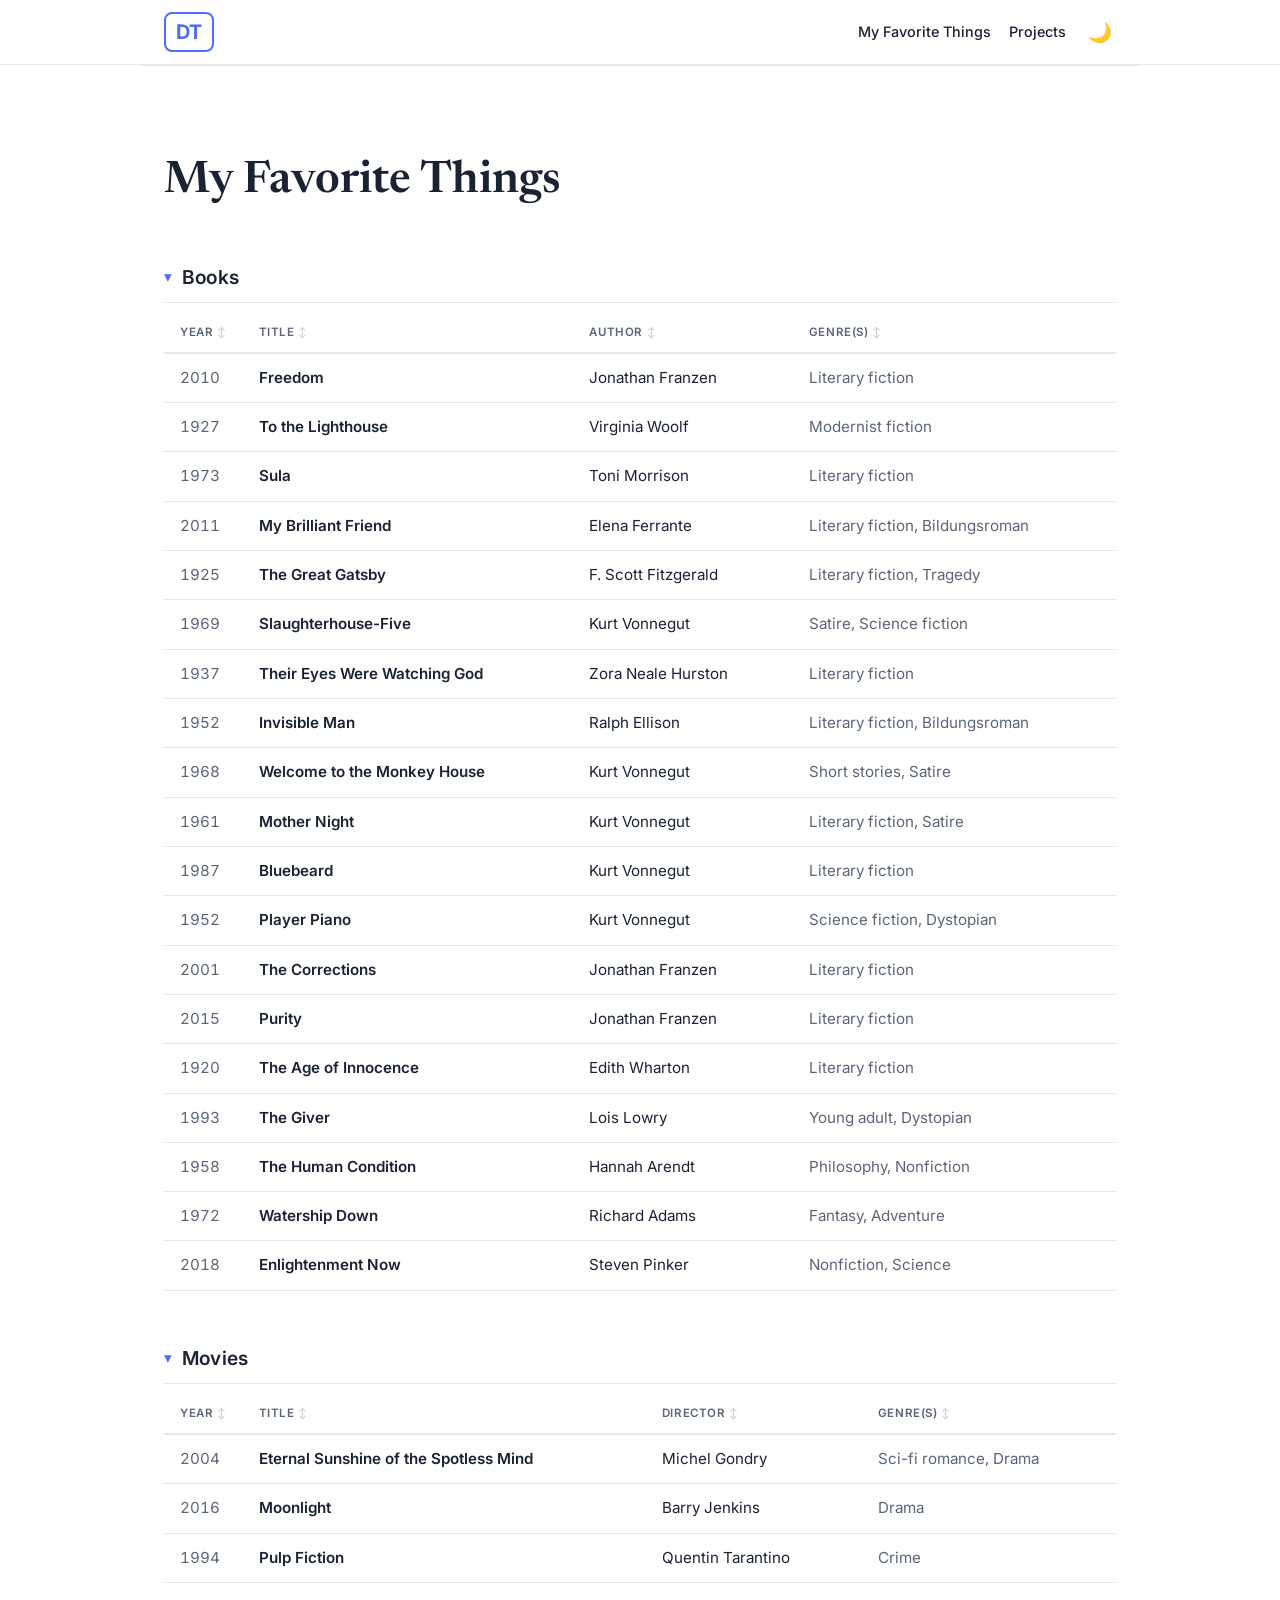
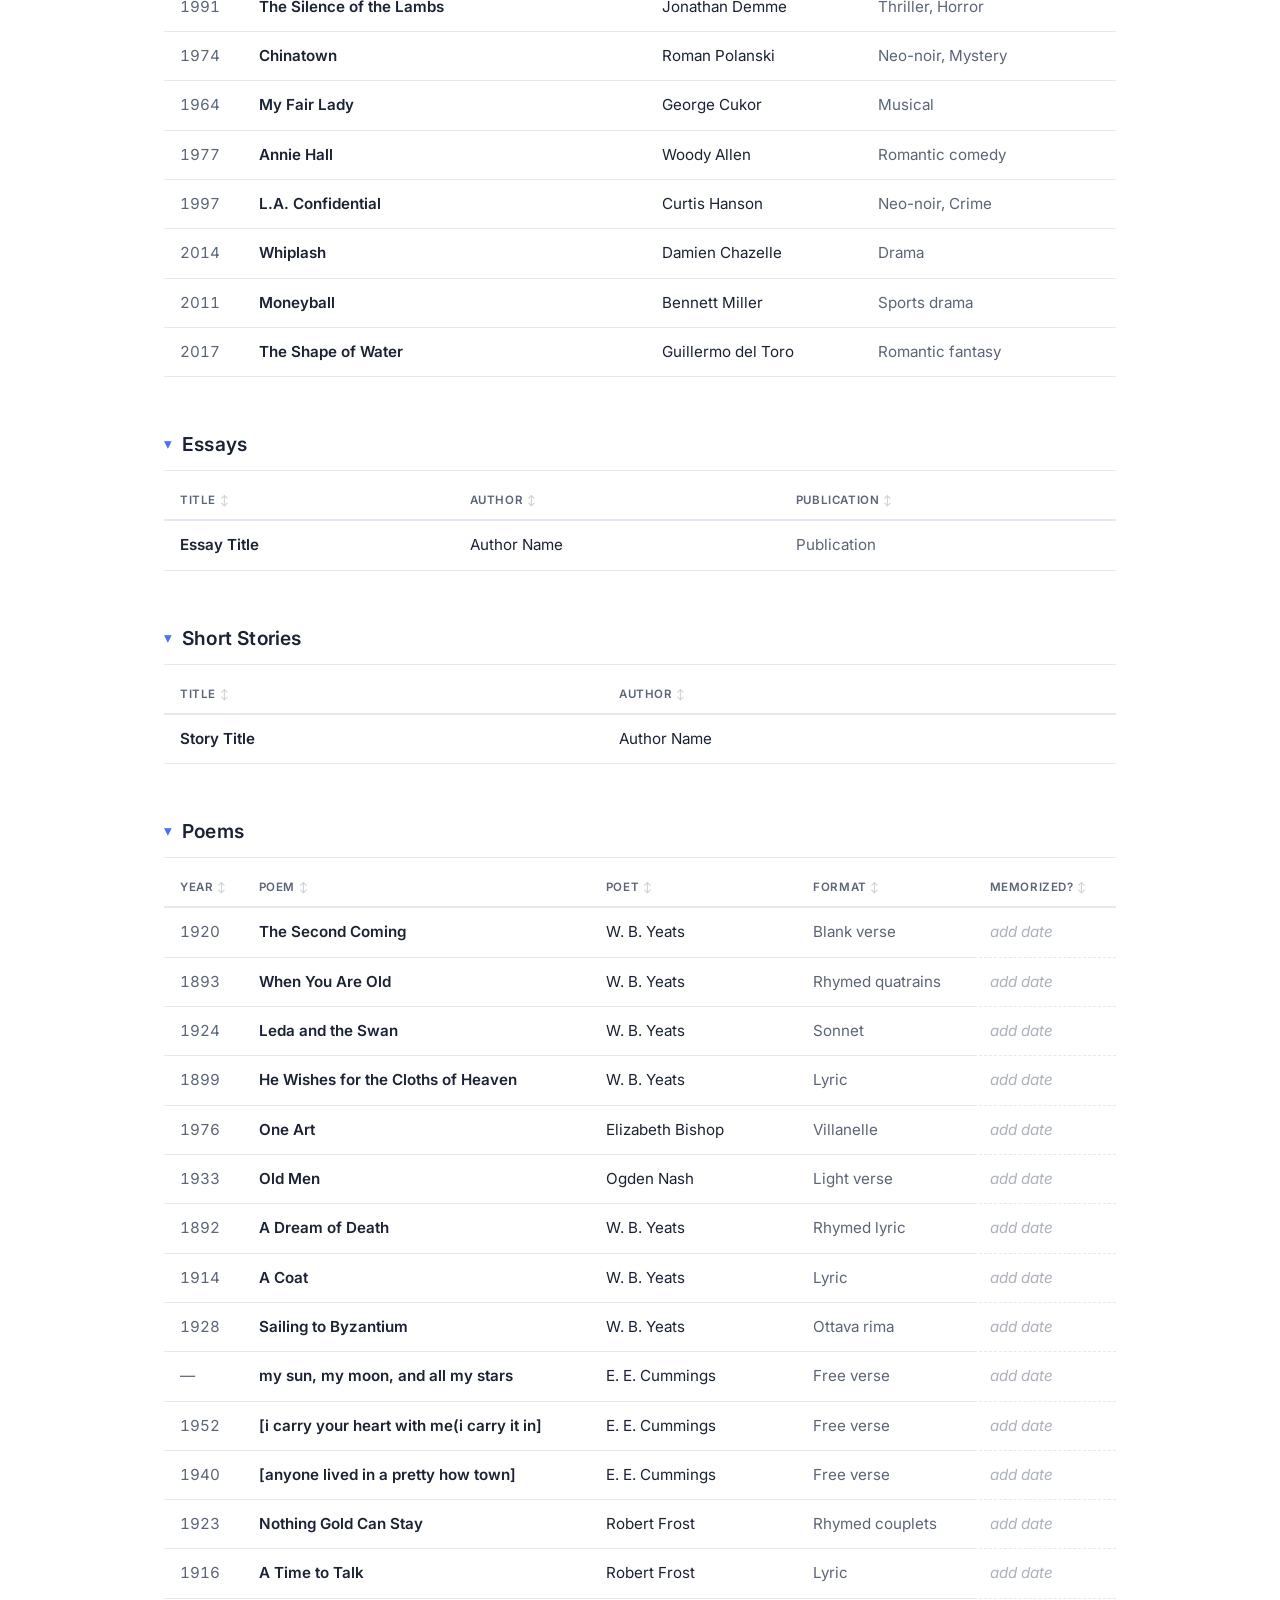
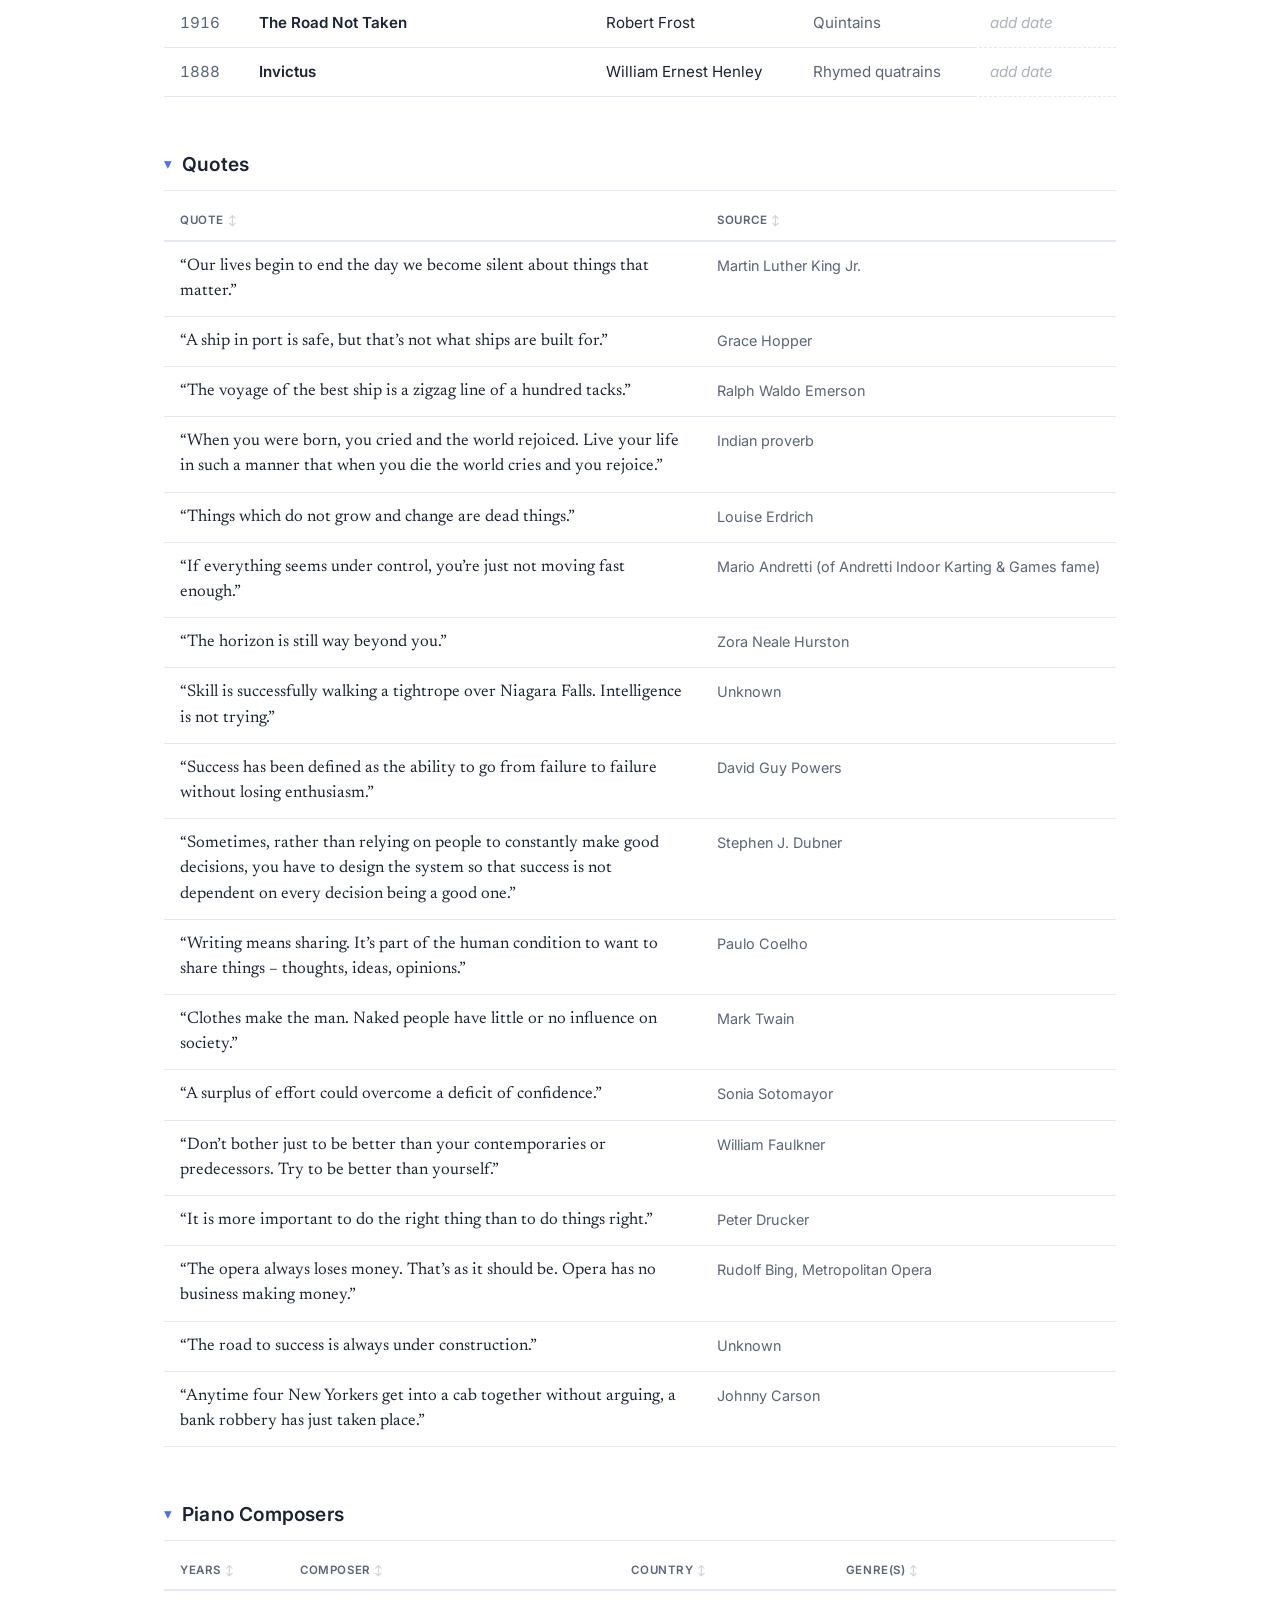
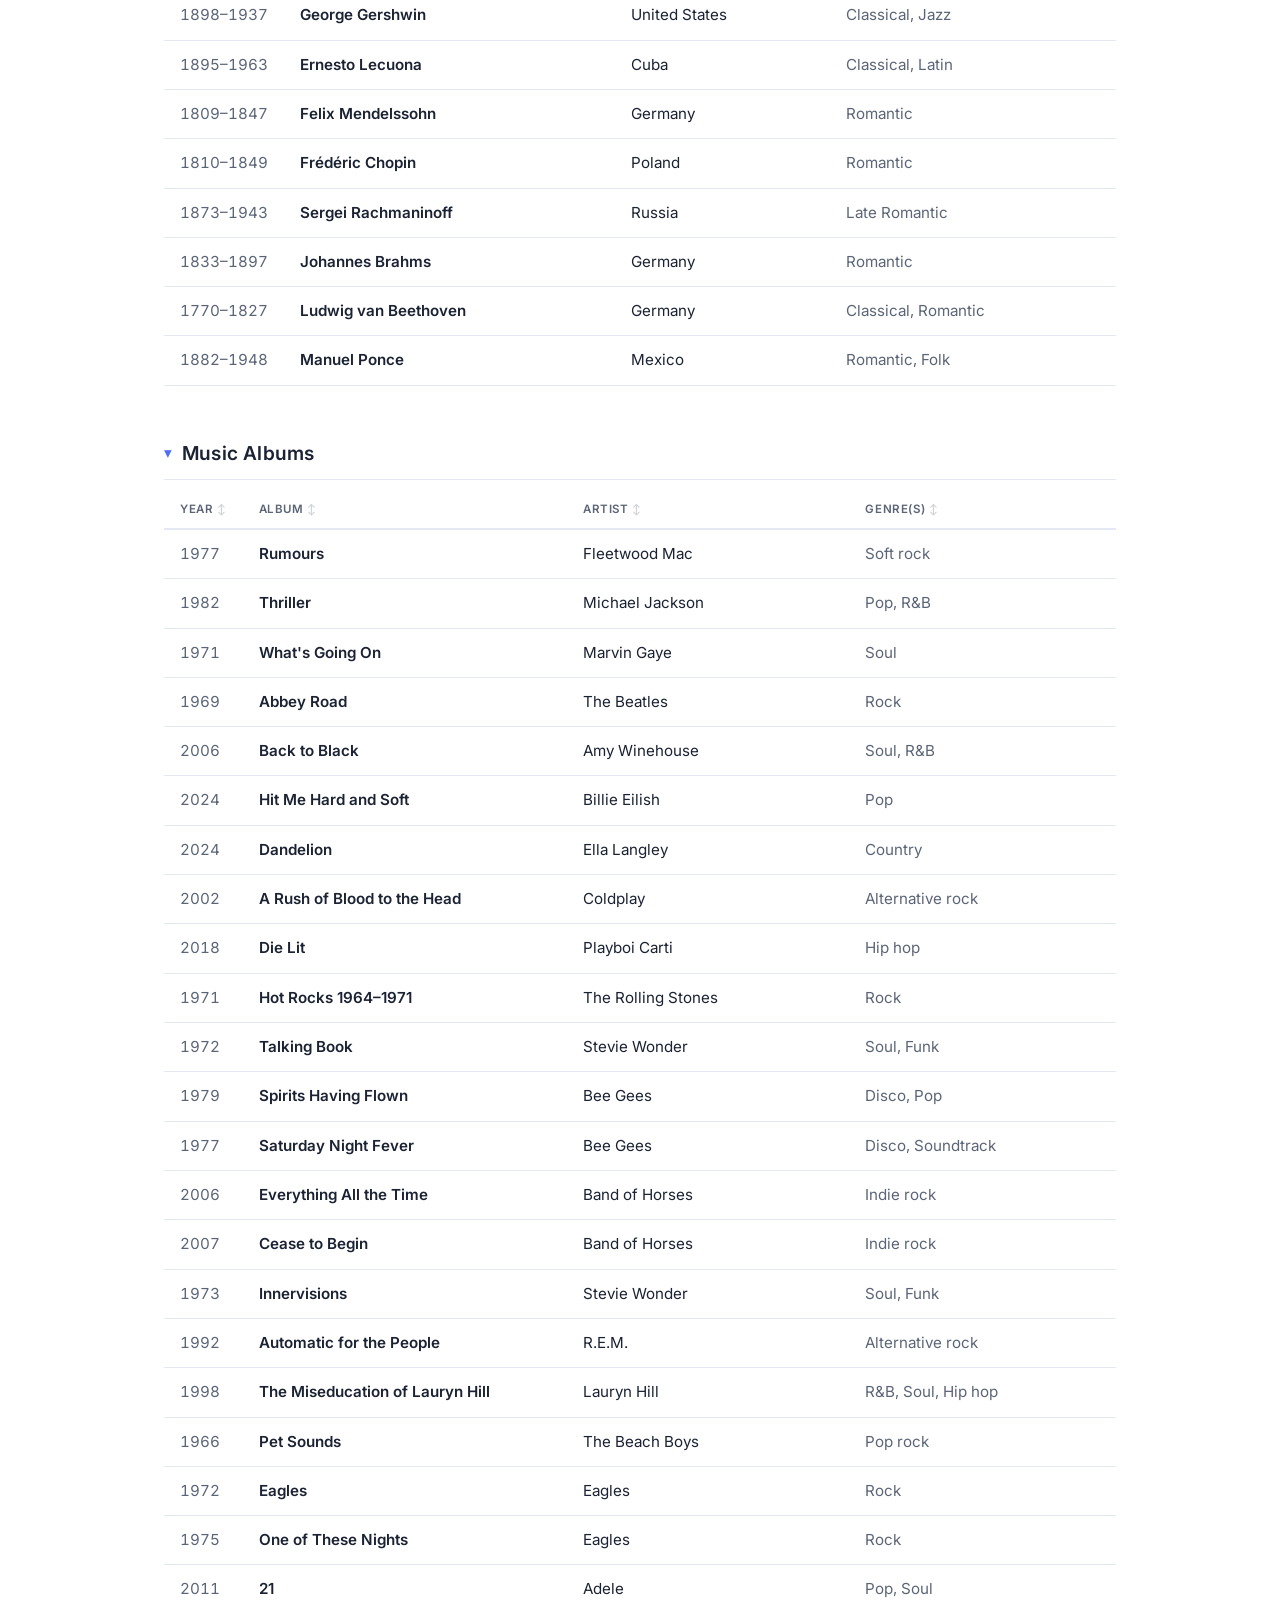
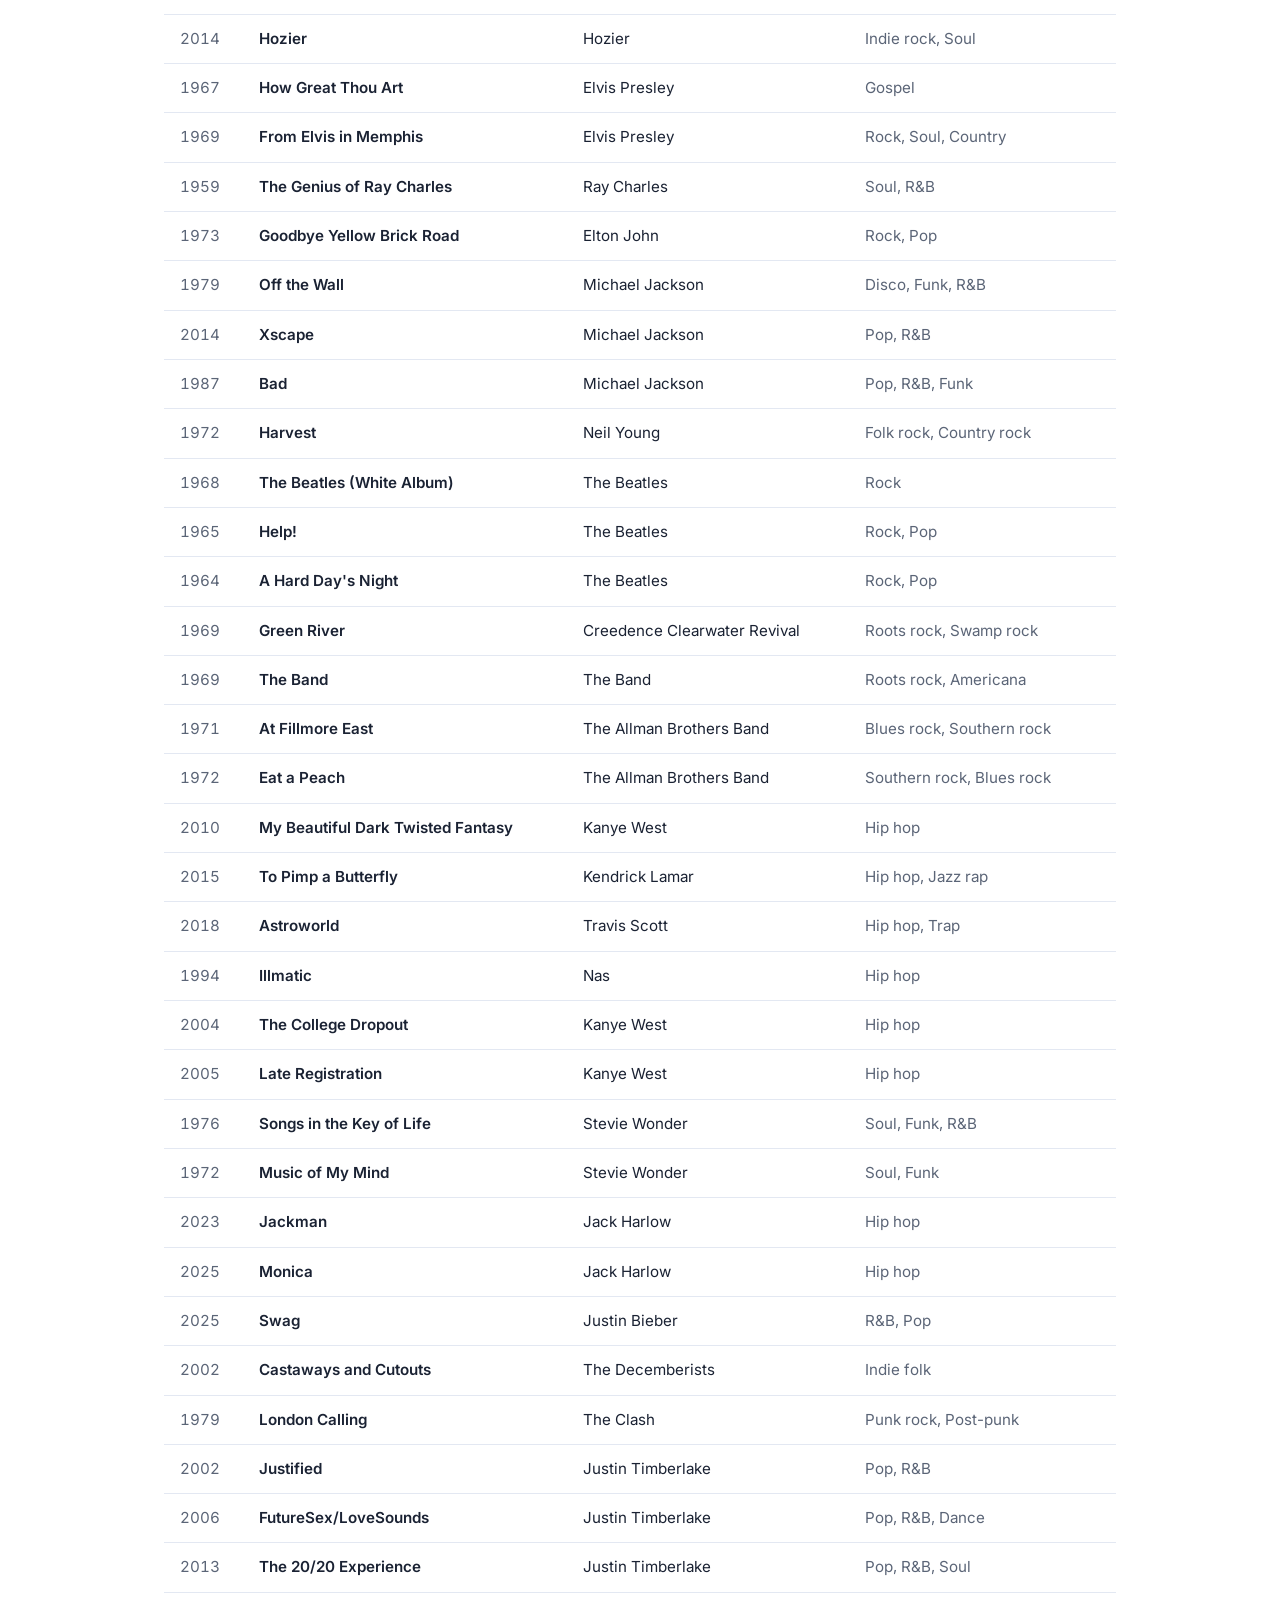
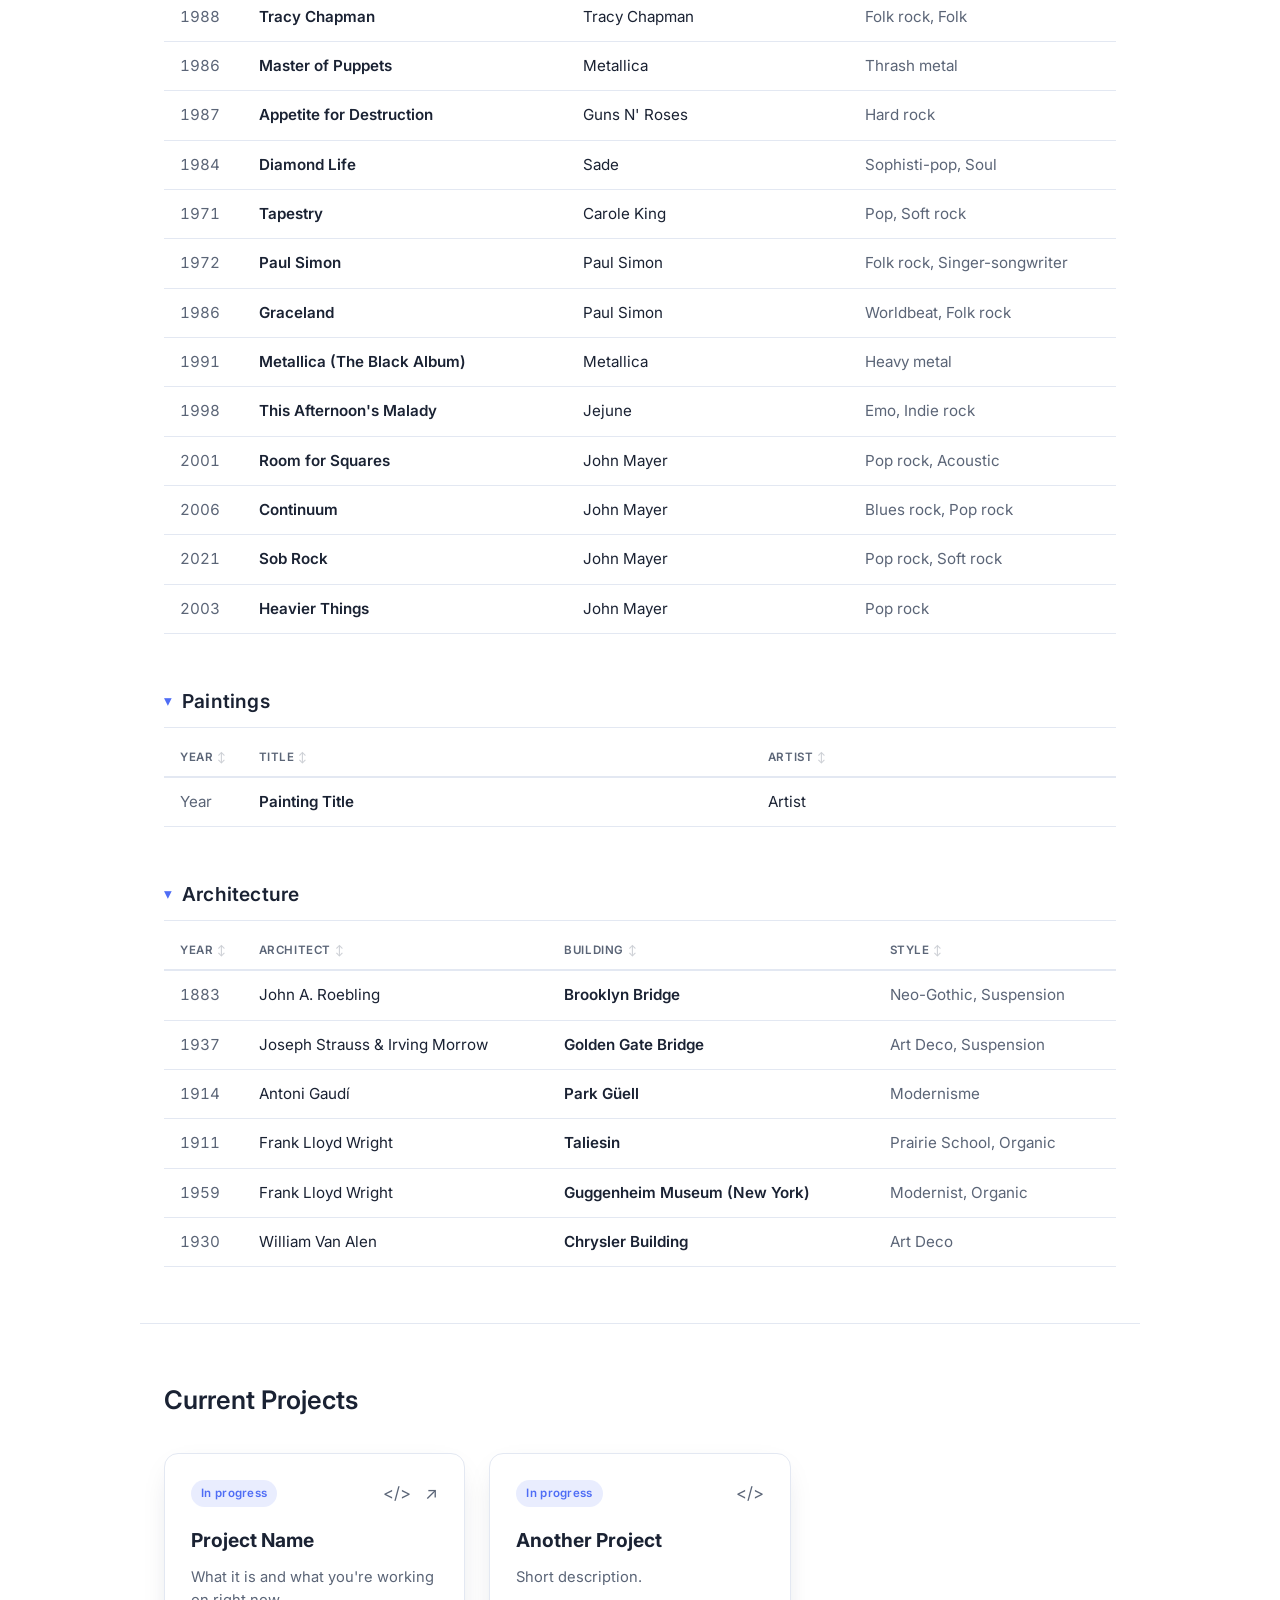
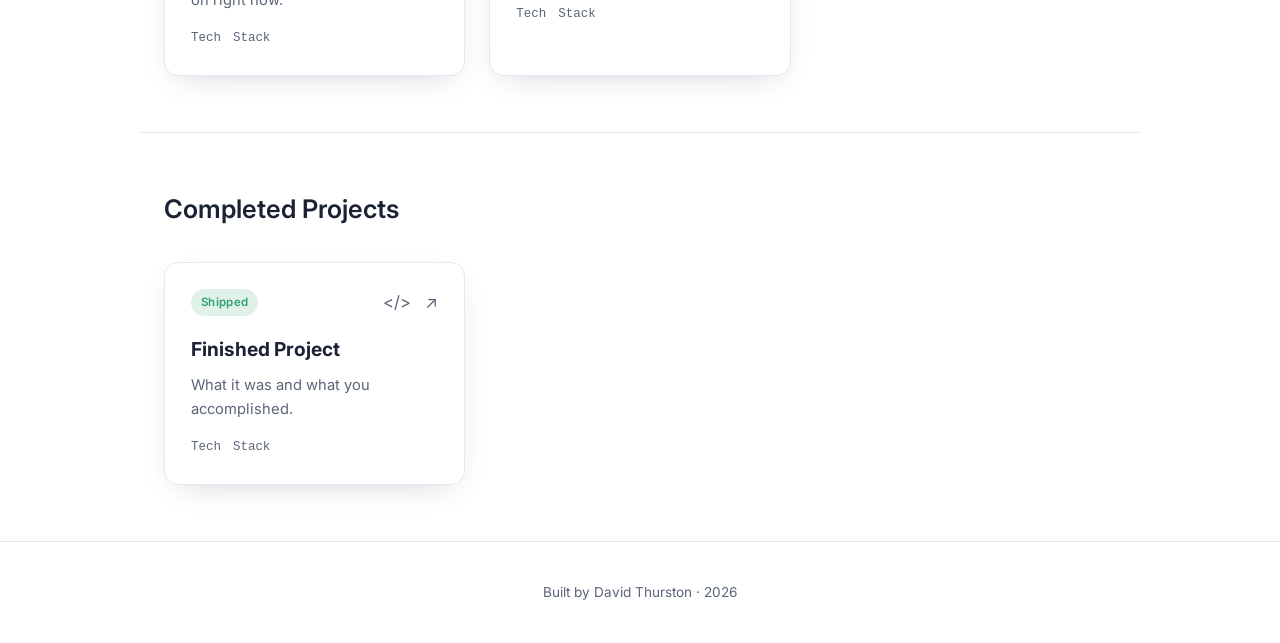
==== commit 5c829668: "Simplify header, add books + architecture, make categories collapsible" ====
--- a/index.html
+++ b/index.html
@@ -8,7 +8,7 @@
   <link rel="preconnect" href="https://fonts.googleapis.com" />
   <link rel="preconnect" href="https://fonts.gstatic.com" crossorigin />
   <link href="https://fonts.googleapis.com/css2?family=Inter:wght@400;500;600;700&family=Newsreader:ital,opsz@0,6..72;1,6..72&display=swap" rel="stylesheet" />
-  <link rel="stylesheet" href="styles.css?v=3" />
+  <link rel="stylesheet" href="styles.css?v=4" />
 </head>
 <body>
   <header class="site-header">
@@ -23,20 +23,9 @@
   </header>
 
   <main>
-    <!-- Hero -->
-    <section class="hero container">
-      <p class="eyebrow">David Thurston</p>
-      <h1>A few of my<br />favorite things.</h1>
-      <p class="intro">
-        A running collection of the books, films, music, art, and ideas I keep
-        coming back to — plus the things I'm building. Replace this intro with a
-        sentence or two in your own voice.
-      </p>
-    </section>
-
     <!-- ============ MY FAVORITE THINGS ============ -->
     <section id="favorites" class="section container">
-      <h3 class="section-title"><span>01.</span> My Favorite Things</h3>
+      <h3 class="section-title page-title">My Favorite Things</h3>
 
       <!-- Books -->
       <div class="fav-group">
@@ -55,6 +44,17 @@
               <tr><td class="col-year">1969</td><td class="col-title">Slaughterhouse-Five</td><td>Kurt Vonnegut</td><td class="col-genre">Satire, Science fiction</td></tr>
               <tr><td class="col-year">1937</td><td class="col-title">Their Eyes Were Watching God</td><td>Zora Neale Hurston</td><td class="col-genre">Literary fiction</td></tr>
               <tr><td class="col-year">1952</td><td class="col-title">Invisible Man</td><td>Ralph Ellison</td><td class="col-genre">Literary fiction, Bildungsroman</td></tr>
+              <tr><td class="col-year">1968</td><td class="col-title">Welcome to the Monkey House</td><td>Kurt Vonnegut</td><td class="col-genre">Short stories, Satire</td></tr>
+              <tr><td class="col-year">1961</td><td class="col-title">Mother Night</td><td>Kurt Vonnegut</td><td class="col-genre">Literary fiction, Satire</td></tr>
+              <tr><td class="col-year">1987</td><td class="col-title">Bluebeard</td><td>Kurt Vonnegut</td><td class="col-genre">Literary fiction</td></tr>
+              <tr><td class="col-year">1952</td><td class="col-title">Player Piano</td><td>Kurt Vonnegut</td><td class="col-genre">Science fiction, Dystopian</td></tr>
+              <tr><td class="col-year">2001</td><td class="col-title">The Corrections</td><td>Jonathan Franzen</td><td class="col-genre">Literary fiction</td></tr>
+              <tr><td class="col-year">2015</td><td class="col-title">Purity</td><td>Jonathan Franzen</td><td class="col-genre">Literary fiction</td></tr>
+              <tr><td class="col-year">1920</td><td class="col-title">The Age of Innocence</td><td>Edith Wharton</td><td class="col-genre">Literary fiction</td></tr>
+              <tr><td class="col-year">1993</td><td class="col-title">The Giver</td><td>Lois Lowry</td><td class="col-genre">Young adult, Dystopian</td></tr>
+              <tr><td class="col-year">1958</td><td class="col-title">The Human Condition</td><td>Hannah Arendt</td><td class="col-genre">Philosophy, Nonfiction</td></tr>
+              <tr><td class="col-year">1972</td><td class="col-title">Watership Down</td><td>Richard Adams</td><td class="col-genre">Fantasy, Adventure</td></tr>
+              <tr><td class="col-year">2018</td><td class="col-title">Enlightenment Now</td><td>Steven Pinker</td><td class="col-genre">Nonfiction, Science</td></tr>
             </tbody>
           </table>
         </div>
@@ -294,11 +294,31 @@
           </table>
         </div>
       </div>
+
+      <!-- Architecture -->
+      <div class="fav-group">
+        <h4 class="sub-title">Architecture</h4>
+        <div class="table-wrap">
+          <table class="fav-table">
+            <thead>
+              <tr><th class="col-year">Year</th><th>Architect</th><th>Building</th><th>Style</th></tr>
+            </thead>
+            <tbody>
+              <tr><td class="col-year">1883</td><td>John A. Roebling</td><td class="col-title">Brooklyn Bridge</td><td class="col-genre">Neo-Gothic, Suspension</td></tr>
+              <tr><td class="col-year">1937</td><td>Joseph Strauss &amp; Irving Morrow</td><td class="col-title">Golden Gate Bridge</td><td class="col-genre">Art Deco, Suspension</td></tr>
+              <tr><td class="col-year">1914</td><td>Antoni Gaudí</td><td class="col-title">Park Güell</td><td class="col-genre">Modernisme</td></tr>
+              <tr><td class="col-year">1911</td><td>Frank Lloyd Wright</td><td class="col-title">Taliesin</td><td class="col-genre">Prairie School, Organic</td></tr>
+              <tr><td class="col-year">1959</td><td>Frank Lloyd Wright</td><td class="col-title">Guggenheim Museum (New York)</td><td class="col-genre">Modernist, Organic</td></tr>
+              <tr><td class="col-year">1930</td><td>William Van Alen</td><td class="col-title">Chrysler Building</td><td class="col-genre">Art Deco</td></tr>
+            </tbody>
+          </table>
+        </div>
+      </div>
     </section>
 
     <!-- ============ PROJECTS ============ -->
     <section id="projects" class="section container">
-      <h3 class="section-title"><span>02.</span> Current Projects</h3>
+      <h3 class="section-title">Current Projects</h3>
       <div class="projects">
         <article class="card">
           <div class="card-top">
@@ -327,7 +347,7 @@
     </section>
 
     <section id="completed" class="section container">
-      <h3 class="section-title"><span>03.</span> Completed Projects</h3>
+      <h3 class="section-title">Completed Projects</h3>
       <div class="projects">
         <article class="card">
           <div class="card-top">
@@ -349,6 +369,6 @@
     <p>Built by David Thurston · <span id="year"></span></p>
   </footer>
 
-  <script src="script.js?v=3"></script>
+  <script src="script.js?v=4"></script>
 </body>
 </html>
--- a/styles.css
+++ b/styles.css
@@ -80,6 +80,7 @@
 .section { padding: 56px 24px; border-top: 1px solid var(--border); }
 .section-title { display: flex; align-items: baseline; gap: 12px; font-size: 1.6rem; margin-bottom: 32px; font-weight: 600; }
 .section-title span { color: var(--accent); font-size: 1rem; font-family: monospace; }
+.page-title { font-family: var(--serif); font-size: clamp(2rem, 6vw, 2.8rem); margin: 24px 0 44px; }
 
 /* ---------- Favorite sub-groups ---------- */
 .fav-group { margin-bottom: 52px; }
@@ -88,7 +89,17 @@
   font-size: 1.2rem; font-weight: 600; margin-bottom: 20px;
   padding-bottom: 10px; border-bottom: 1px solid var(--border);
   color: var(--text); letter-spacing: 0.2px;
+  cursor: pointer; user-select: none; display: flex; align-items: center; gap: 10px;
+  transition: color 0.15s ease;
 }
+.sub-title:hover { color: var(--accent); }
+.sub-title::before {
+  content: "▾"; color: var(--accent); font-size: 0.8em;
+  transition: transform 0.15s ease;
+}
+.fav-group.collapsed .sub-title { margin-bottom: 0; }
+.fav-group.collapsed .sub-title::before { transform: rotate(-90deg); }
+.fav-group.collapsed .table-wrap { display: none; }
 
 /* ---------- Tables (books, movies, etc.) ---------- */
 .table-wrap { overflow-x: auto; }
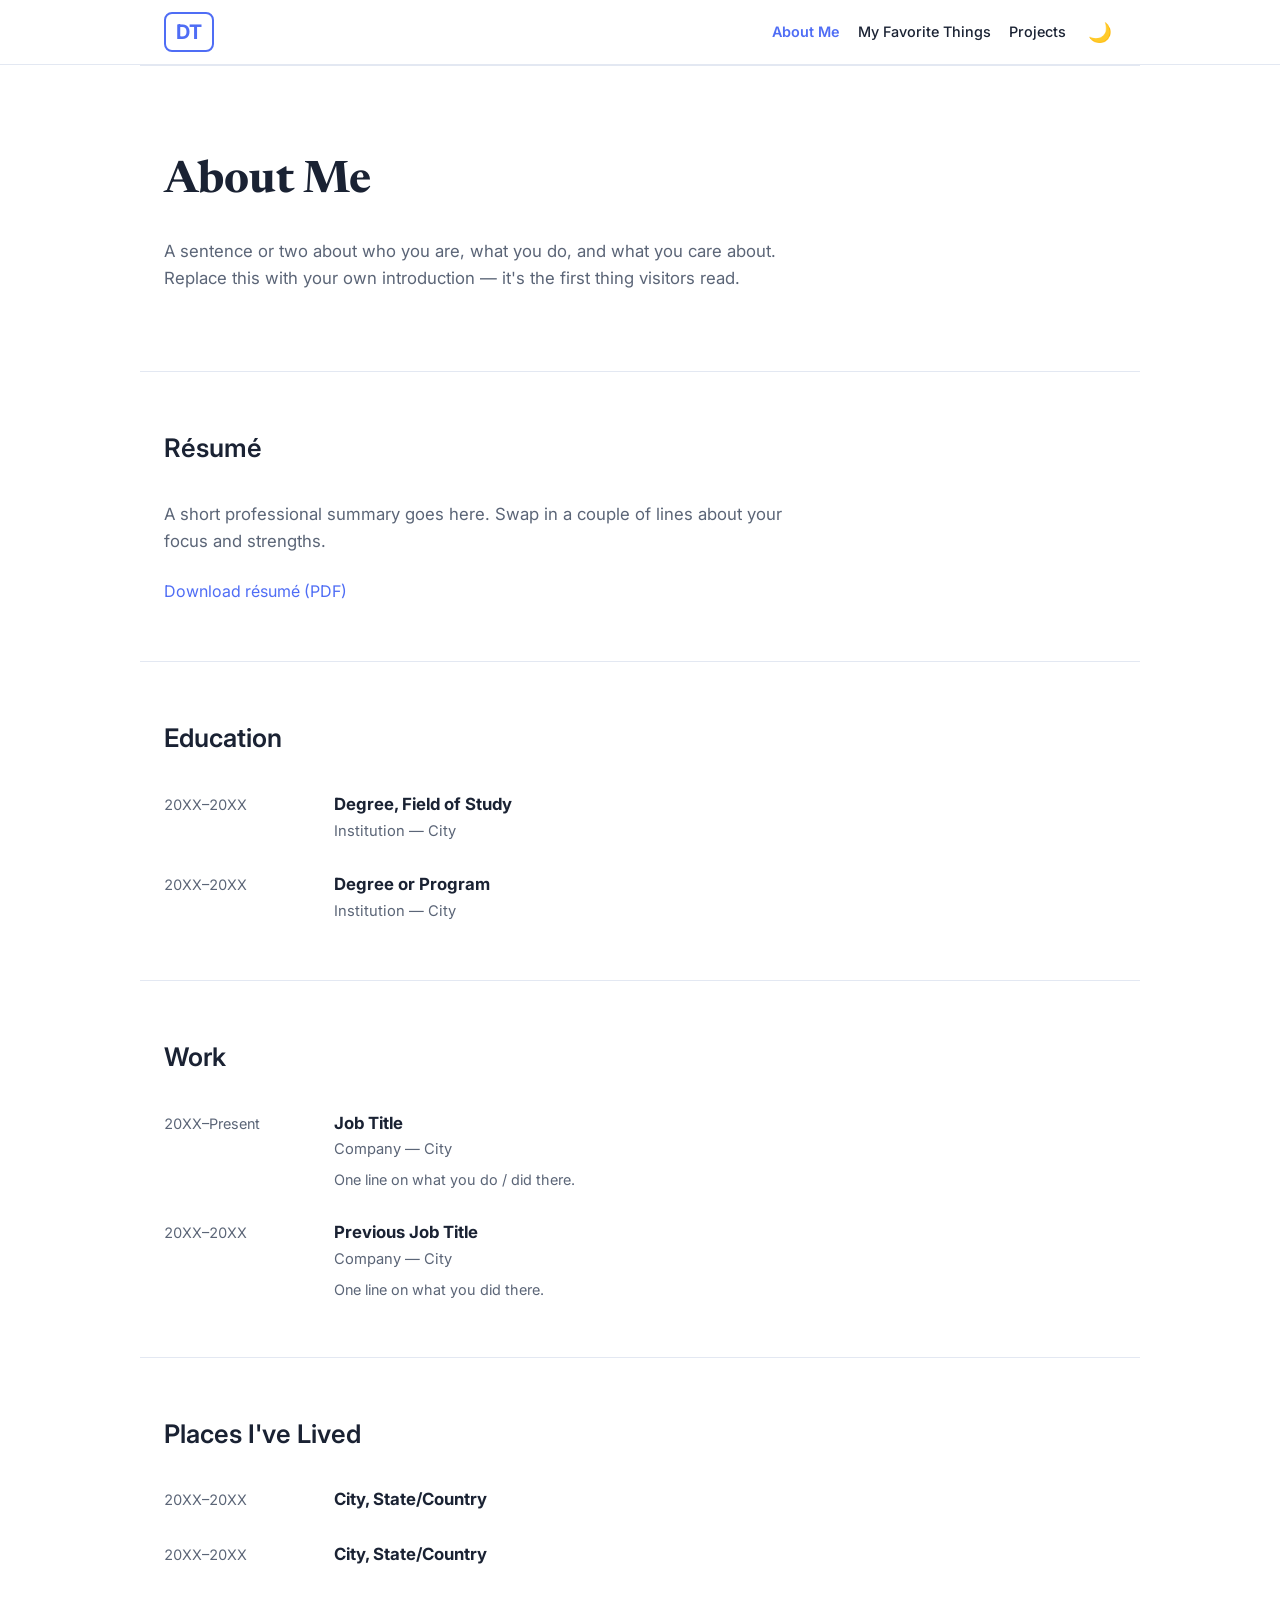
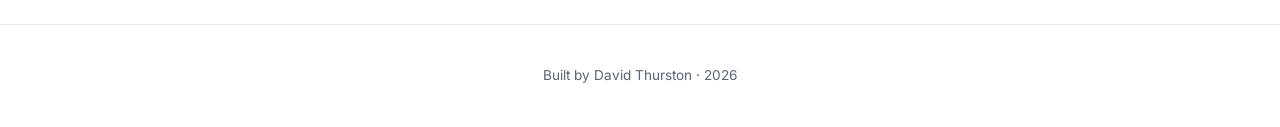
==== commit dae7ae0f: "Split into About Me / Favorites / Projects pages; collapse favorites by default; add Sports & Places" ====
--- a/index.html
+++ b/index.html
@@ -4,364 +4,103 @@
   <meta charset="UTF-8" />
   <meta name="viewport" content="width=device-width, initial-scale=1.0" />
   <title>David Thurston</title>
-  <meta name="description" content="A personal collection of favorite books, films, music, art, and projects by David Thurston." />
+  <meta name="description" content="About David Thurston — résumé, education, work, and places lived." />
   <link rel="preconnect" href="https://fonts.googleapis.com" />
   <link rel="preconnect" href="https://fonts.gstatic.com" crossorigin />
   <link href="https://fonts.googleapis.com/css2?family=Inter:wght@400;500;600;700&family=Newsreader:ital,opsz@0,6..72;1,6..72&display=swap" rel="stylesheet" />
-  <link rel="stylesheet" href="styles.css?v=4" />
+  <link rel="stylesheet" href="styles.css?v=5" />
 </head>
 <body>
   <header class="site-header">
     <nav class="nav container">
-      <a href="#" class="brand">DT</a>
+      <a href="index.html" class="brand">DT</a>
       <div class="nav-links">
-        <a href="#favorites">My Favorite Things</a>
-        <a href="#projects">Projects</a>
+        <a href="index.html" class="active">About Me</a>
+        <a href="favorites.html">My Favorite Things</a>
+        <a href="projects.html">Projects</a>
         <button id="theme-toggle" class="theme-toggle" aria-label="Toggle dark mode">🌙</button>
       </div>
     </nav>
   </header>
 
   <main>
-    <!-- ============ MY FAVORITE THINGS ============ -->
-    <section id="favorites" class="section container">
-      <h3 class="section-title page-title">My Favorite Things</h3>
-
-      <!-- Books -->
-      <div class="fav-group">
-        <h4 class="sub-title">Books</h4>
-        <div class="table-wrap">
-          <table class="fav-table">
-            <thead>
-              <tr><th class="col-year">Year</th><th>Title</th><th>Author</th><th>Genre(s)</th></tr>
-            </thead>
-            <tbody>
-              <tr><td class="col-year">2010</td><td class="col-title">Freedom</td><td>Jonathan Franzen</td><td class="col-genre">Literary fiction</td></tr>
-              <tr><td class="col-year">1927</td><td class="col-title">To the Lighthouse</td><td>Virginia Woolf</td><td class="col-genre">Modernist fiction</td></tr>
-              <tr><td class="col-year">1973</td><td class="col-title">Sula</td><td>Toni Morrison</td><td class="col-genre">Literary fiction</td></tr>
-              <tr><td class="col-year">2011</td><td class="col-title">My Brilliant Friend</td><td>Elena Ferrante</td><td class="col-genre">Literary fiction, Bildungsroman</td></tr>
-              <tr><td class="col-year">1925</td><td class="col-title">The Great Gatsby</td><td>F. Scott Fitzgerald</td><td class="col-genre">Literary fiction, Tragedy</td></tr>
-              <tr><td class="col-year">1969</td><td class="col-title">Slaughterhouse-Five</td><td>Kurt Vonnegut</td><td class="col-genre">Satire, Science fiction</td></tr>
-              <tr><td class="col-year">1937</td><td class="col-title">Their Eyes Were Watching God</td><td>Zora Neale Hurston</td><td class="col-genre">Literary fiction</td></tr>
-              <tr><td class="col-year">1952</td><td class="col-title">Invisible Man</td><td>Ralph Ellison</td><td class="col-genre">Literary fiction, Bildungsroman</td></tr>
-              <tr><td class="col-year">1968</td><td class="col-title">Welcome to the Monkey House</td><td>Kurt Vonnegut</td><td class="col-genre">Short stories, Satire</td></tr>
-              <tr><td class="col-year">1961</td><td class="col-title">Mother Night</td><td>Kurt Vonnegut</td><td class="col-genre">Literary fiction, Satire</td></tr>
-              <tr><td class="col-year">1987</td><td class="col-title">Bluebeard</td><td>Kurt Vonnegut</td><td class="col-genre">Literary fiction</td></tr>
-              <tr><td class="col-year">1952</td><td class="col-title">Player Piano</td><td>Kurt Vonnegut</td><td class="col-genre">Science fiction, Dystopian</td></tr>
-              <tr><td class="col-year">2001</td><td class="col-title">The Corrections</td><td>Jonathan Franzen</td><td class="col-genre">Literary fiction</td></tr>
-              <tr><td class="col-year">2015</td><td class="col-title">Purity</td><td>Jonathan Franzen</td><td class="col-genre">Literary fiction</td></tr>
-              <tr><td class="col-year">1920</td><td class="col-title">The Age of Innocence</td><td>Edith Wharton</td><td class="col-genre">Literary fiction</td></tr>
-              <tr><td class="col-year">1993</td><td class="col-title">The Giver</td><td>Lois Lowry</td><td class="col-genre">Young adult, Dystopian</td></tr>
-              <tr><td class="col-year">1958</td><td class="col-title">The Human Condition</td><td>Hannah Arendt</td><td class="col-genre">Philosophy, Nonfiction</td></tr>
-              <tr><td class="col-year">1972</td><td class="col-title">Watership Down</td><td>Richard Adams</td><td class="col-genre">Fantasy, Adventure</td></tr>
-              <tr><td class="col-year">2018</td><td class="col-title">Enlightenment Now</td><td>Steven Pinker</td><td class="col-genre">Nonfiction, Science</td></tr>
-            </tbody>
-          </table>
-        </div>
-      </div>
-
-      <!-- Movies -->
-      <div class="fav-group">
-        <h4 class="sub-title">Movies</h4>
-        <div class="table-wrap">
-          <table class="fav-table">
-            <thead>
-              <tr><th class="col-year">Year</th><th>Title</th><th>Director</th><th>Genre(s)</th></tr>
-            </thead>
-            <tbody>
-              <tr><td class="col-year">2004</td><td class="col-title">Eternal Sunshine of the Spotless Mind</td><td>Michel Gondry</td><td class="col-genre">Sci-fi romance, Drama</td></tr>
-              <tr><td class="col-year">2016</td><td class="col-title">Moonlight</td><td>Barry Jenkins</td><td class="col-genre">Drama</td></tr>
-              <tr><td class="col-year">1994</td><td class="col-title">Pulp Fiction</td><td>Quentin Tarantino</td><td class="col-genre">Crime</td></tr>
-              <tr><td class="col-year">1991</td><td class="col-title">The Silence of the Lambs</td><td>Jonathan Demme</td><td class="col-genre">Thriller, Horror</td></tr>
-              <tr><td class="col-year">1974</td><td class="col-title">Chinatown</td><td>Roman Polanski</td><td class="col-genre">Neo-noir, Mystery</td></tr>
-              <tr><td class="col-year">1964</td><td class="col-title">My Fair Lady</td><td>George Cukor</td><td class="col-genre">Musical</td></tr>
-              <tr><td class="col-year">1977</td><td class="col-title">Annie Hall</td><td>Woody Allen</td><td class="col-genre">Romantic comedy</td></tr>
-              <tr><td class="col-year">1997</td><td class="col-title">L.A. Confidential</td><td>Curtis Hanson</td><td class="col-genre">Neo-noir, Crime</td></tr>
-              <tr><td class="col-year">2014</td><td class="col-title">Whiplash</td><td>Damien Chazelle</td><td class="col-genre">Drama</td></tr>
-              <tr><td class="col-year">2011</td><td class="col-title">Moneyball</td><td>Bennett Miller</td><td class="col-genre">Sports drama</td></tr>
-              <tr><td class="col-year">2017</td><td class="col-title">The Shape of Water</td><td>Guillermo del Toro</td><td class="col-genre">Romantic fantasy</td></tr>
-            </tbody>
-          </table>
-        </div>
-      </div>
-
-      <!-- Essays -->
-      <div class="fav-group">
-        <h4 class="sub-title">Essays</h4>
-        <div class="table-wrap">
-          <table class="fav-table">
-            <thead>
-              <tr><th>Title</th><th>Author</th><th>Publication</th></tr>
-            </thead>
-            <tbody>
-              <tr><td class="col-title">Essay Title</td><td>Author Name</td><td class="col-genre">Publication</td></tr>
-            </tbody>
-          </table>
-        </div>
-      </div>
-
-      <!-- Short stories -->
-      <div class="fav-group">
-        <h4 class="sub-title">Short Stories</h4>
-        <div class="table-wrap">
-          <table class="fav-table">
-            <thead>
-              <tr><th>Title</th><th>Author</th></tr>
-            </thead>
-            <tbody>
-              <tr><td class="col-title">Story Title</td><td>Author Name</td></tr>
-            </tbody>
-          </table>
-        </div>
-      </div>
-
-      <!-- Poems -->
-      <div class="fav-group">
-        <h4 class="sub-title">Poems</h4>
-        <div class="table-wrap">
-          <table class="fav-table">
-            <thead>
-              <tr><th class="col-year">Year</th><th>Poem</th><th>Poet</th><th>Format</th><th>Memorized?</th></tr>
-            </thead>
-            <tbody>
-              <tr><td class="col-year">1920</td><td class="col-title">The Second Coming</td><td>W. B. Yeats</td><td class="col-genre">Blank verse</td><td class="col-memo" contenteditable="true" data-placeholder="add date"></td></tr>
-              <tr><td class="col-year">1893</td><td class="col-title">When You Are Old</td><td>W. B. Yeats</td><td class="col-genre">Rhymed quatrains</td><td class="col-memo" contenteditable="true" data-placeholder="add date"></td></tr>
-              <tr><td class="col-year">1924</td><td class="col-title">Leda and the Swan</td><td>W. B. Yeats</td><td class="col-genre">Sonnet</td><td class="col-memo" contenteditable="true" data-placeholder="add date"></td></tr>
-              <tr><td class="col-year">1899</td><td class="col-title">He Wishes for the Cloths of Heaven</td><td>W. B. Yeats</td><td class="col-genre">Lyric</td><td class="col-memo" contenteditable="true" data-placeholder="add date"></td></tr>
-              <tr><td class="col-year">1976</td><td class="col-title">One Art</td><td>Elizabeth Bishop</td><td class="col-genre">Villanelle</td><td class="col-memo" contenteditable="true" data-placeholder="add date"></td></tr>
-              <tr><td class="col-year">1933</td><td class="col-title">Old Men</td><td>Ogden Nash</td><td class="col-genre">Light verse</td><td class="col-memo" contenteditable="true" data-placeholder="add date"></td></tr>
-              <tr><td class="col-year">1892</td><td class="col-title">A Dream of Death</td><td>W. B. Yeats</td><td class="col-genre">Rhymed lyric</td><td class="col-memo" contenteditable="true" data-placeholder="add date"></td></tr>
-              <tr><td class="col-year">1914</td><td class="col-title">A Coat</td><td>W. B. Yeats</td><td class="col-genre">Lyric</td><td class="col-memo" contenteditable="true" data-placeholder="add date"></td></tr>
-              <tr><td class="col-year">1928</td><td class="col-title">Sailing to Byzantium</td><td>W. B. Yeats</td><td class="col-genre">Ottava rima</td><td class="col-memo" contenteditable="true" data-placeholder="add date"></td></tr>
-              <tr><td class="col-year">—</td><td class="col-title">my sun, my moon, and all my stars</td><td>E. E. Cummings</td><td class="col-genre">Free verse</td><td class="col-memo" contenteditable="true" data-placeholder="add date"></td></tr>
-              <tr><td class="col-year">1952</td><td class="col-title">[i carry your heart with me(i carry it in]</td><td>E. E. Cummings</td><td class="col-genre">Free verse</td><td class="col-memo" contenteditable="true" data-placeholder="add date"></td></tr>
-              <tr><td class="col-year">1940</td><td class="col-title">[anyone lived in a pretty how town]</td><td>E. E. Cummings</td><td class="col-genre">Free verse</td><td class="col-memo" contenteditable="true" data-placeholder="add date"></td></tr>
-              <tr><td class="col-year">1923</td><td class="col-title">Nothing Gold Can Stay</td><td>Robert Frost</td><td class="col-genre">Rhymed couplets</td><td class="col-memo" contenteditable="true" data-placeholder="add date"></td></tr>
-              <tr><td class="col-year">1916</td><td class="col-title">A Time to Talk</td><td>Robert Frost</td><td class="col-genre">Lyric</td><td class="col-memo" contenteditable="true" data-placeholder="add date"></td></tr>
-              <tr><td class="col-year">1916</td><td class="col-title">The Road Not Taken</td><td>Robert Frost</td><td class="col-genre">Quintains</td><td class="col-memo" contenteditable="true" data-placeholder="add date"></td></tr>
-              <tr><td class="col-year">1888</td><td class="col-title">Invictus</td><td>William Ernest Henley</td><td class="col-genre">Rhymed quatrains</td><td class="col-memo" contenteditable="true" data-placeholder="add date"></td></tr>
-            </tbody>
-          </table>
-        </div>
-      </div>
-
-      <!-- Quotes -->
-      <div class="fav-group">
-        <h4 class="sub-title">Quotes</h4>
-        <div class="table-wrap">
-          <table class="fav-table quote-table">
-            <thead>
-              <tr><th>Quote</th><th>Source</th></tr>
-            </thead>
-            <tbody>
-              <tr><td class="col-quote">“Our lives begin to end the day we become silent about things that matter.”</td><td class="col-source">Martin Luther King Jr.</td></tr>
-              <tr><td class="col-quote">“A ship in port is safe, but that’s not what ships are built for.”</td><td class="col-source">Grace Hopper</td></tr>
-              <tr><td class="col-quote">“The voyage of the best ship is a zigzag line of a hundred tacks.”</td><td class="col-source">Ralph Waldo Emerson</td></tr>
-              <tr><td class="col-quote">“When you were born, you cried and the world rejoiced. Live your life in such a manner that when you die the world cries and you rejoice.”</td><td class="col-source">Indian proverb</td></tr>
-              <tr><td class="col-quote">“Things which do not grow and change are dead things.”</td><td class="col-source">Louise Erdrich</td></tr>
-              <tr><td class="col-quote">“If everything seems under control, you’re just not moving fast enough.”</td><td class="col-source">Mario Andretti (of Andretti Indoor Karting &amp; Games fame)</td></tr>
-              <tr><td class="col-quote">“The horizon is still way beyond you.”</td><td class="col-source">Zora Neale Hurston</td></tr>
-              <tr><td class="col-quote">“Skill is successfully walking a tightrope over Niagara Falls. Intelligence is not trying.”</td><td class="col-source">Unknown</td></tr>
-              <tr><td class="col-quote">“Success has been defined as the ability to go from failure to failure without losing enthusiasm.”</td><td class="col-source">David Guy Powers</td></tr>
-              <tr><td class="col-quote">“Sometimes, rather than relying on people to constantly make good decisions, you have to design the system so that success is not dependent on every decision being a good one.”</td><td class="col-source">Stephen J. Dubner</td></tr>
-              <tr><td class="col-quote">“Writing means sharing. It’s part of the human condition to want to share things – thoughts, ideas, opinions.”</td><td class="col-source">Paulo Coelho</td></tr>
-              <tr><td class="col-quote">“Clothes make the man. Naked people have little or no influence on society.”</td><td class="col-source">Mark Twain</td></tr>
-              <tr><td class="col-quote">“A surplus of effort could overcome a deficit of confidence.”</td><td class="col-source">Sonia Sotomayor</td></tr>
-              <tr><td class="col-quote">“Don’t bother just to be better than your contemporaries or predecessors. Try to be better than yourself.”</td><td class="col-source">William Faulkner</td></tr>
-              <tr><td class="col-quote">“It is more important to do the right thing than to do things right.”</td><td class="col-source">Peter Drucker</td></tr>
-              <tr><td class="col-quote">“The opera always loses money. That’s as it should be. Opera has no business making money.”</td><td class="col-source">Rudolf Bing, Metropolitan Opera</td></tr>
-              <tr><td class="col-quote">“The road to success is always under construction.”</td><td class="col-source">Unknown</td></tr>
-              <tr><td class="col-quote">“Anytime four New Yorkers get into a cab together without arguing, a bank robbery has just taken place.”</td><td class="col-source">Johnny Carson</td></tr>
-            </tbody>
-          </table>
-        </div>
-      </div>
-
-      <!-- Piano composers -->
-      <div class="fav-group">
-        <h4 class="sub-title">Piano Composers</h4>
-        <div class="table-wrap">
-          <table class="fav-table">
-            <thead>
-              <tr><th class="col-year">Years</th><th>Composer</th><th>Country</th><th>Genre(s)</th></tr>
-            </thead>
-            <tbody>
-              <tr><td class="col-year">1898–1937</td><td class="col-title">George Gershwin</td><td>United States</td><td class="col-genre">Classical, Jazz</td></tr>
-              <tr><td class="col-year">1895–1963</td><td class="col-title">Ernesto Lecuona</td><td>Cuba</td><td class="col-genre">Classical, Latin</td></tr>
-              <tr><td class="col-year">1809–1847</td><td class="col-title">Felix Mendelssohn</td><td>Germany</td><td class="col-genre">Romantic</td></tr>
-              <tr><td class="col-year">1810–1849</td><td class="col-title">Frédéric Chopin</td><td>Poland</td><td class="col-genre">Romantic</td></tr>
-              <tr><td class="col-year">1873–1943</td><td class="col-title">Sergei Rachmaninoff</td><td>Russia</td><td class="col-genre">Late Romantic</td></tr>
-              <tr><td class="col-year">1833–1897</td><td class="col-title">Johannes Brahms</td><td>Germany</td><td class="col-genre">Romantic</td></tr>
-              <tr><td class="col-year">1770–1827</td><td class="col-title">Ludwig van Beethoven</td><td>Germany</td><td class="col-genre">Classical, Romantic</td></tr>
-              <tr><td class="col-year">1882–1948</td><td class="col-title">Manuel Ponce</td><td>Mexico</td><td class="col-genre">Romantic, Folk</td></tr>
-            </tbody>
-          </table>
-        </div>
-      </div>
-
-      <!-- Music albums -->
-      <div class="fav-group">
-        <h4 class="sub-title">Music Albums</h4>
-        <div class="table-wrap">
-          <table class="fav-table">
-            <thead>
-              <tr><th class="col-year">Year</th><th>Album</th><th>Artist</th><th>Genre(s)</th></tr>
-            </thead>
-            <tbody>
-              <tr><td class="col-year">1977</td><td class="col-title">Rumours</td><td>Fleetwood Mac</td><td class="col-genre">Soft rock</td></tr>
-              <tr><td class="col-year">1982</td><td class="col-title">Thriller</td><td>Michael Jackson</td><td class="col-genre">Pop, R&amp;B</td></tr>
-              <tr><td class="col-year">1971</td><td class="col-title">What's Going On</td><td>Marvin Gaye</td><td class="col-genre">Soul</td></tr>
-              <tr><td class="col-year">1969</td><td class="col-title">Abbey Road</td><td>The Beatles</td><td class="col-genre">Rock</td></tr>
-              <tr><td class="col-year">2006</td><td class="col-title">Back to Black</td><td>Amy Winehouse</td><td class="col-genre">Soul, R&amp;B</td></tr>
-              <tr><td class="col-year">2024</td><td class="col-title">Hit Me Hard and Soft</td><td>Billie Eilish</td><td class="col-genre">Pop</td></tr>
-              <tr><td class="col-year">2024</td><td class="col-title">Dandelion</td><td>Ella Langley</td><td class="col-genre">Country</td></tr>
-              <tr><td class="col-year">2002</td><td class="col-title">A Rush of Blood to the Head</td><td>Coldplay</td><td class="col-genre">Alternative rock</td></tr>
-              <tr><td class="col-year">2018</td><td class="col-title">Die Lit</td><td>Playboi Carti</td><td class="col-genre">Hip hop</td></tr>
-              <tr><td class="col-year">1971</td><td class="col-title">Hot Rocks 1964–1971</td><td>The Rolling Stones</td><td class="col-genre">Rock</td></tr>
-              <tr><td class="col-year">1972</td><td class="col-title">Talking Book</td><td>Stevie Wonder</td><td class="col-genre">Soul, Funk</td></tr>
-              <tr><td class="col-year">1979</td><td class="col-title">Spirits Having Flown</td><td>Bee Gees</td><td class="col-genre">Disco, Pop</td></tr>
-              <tr><td class="col-year">1977</td><td class="col-title">Saturday Night Fever</td><td>Bee Gees</td><td class="col-genre">Disco, Soundtrack</td></tr>
-              <tr><td class="col-year">2006</td><td class="col-title">Everything All the Time</td><td>Band of Horses</td><td class="col-genre">Indie rock</td></tr>
-              <tr><td class="col-year">2007</td><td class="col-title">Cease to Begin</td><td>Band of Horses</td><td class="col-genre">Indie rock</td></tr>
-              <tr><td class="col-year">1973</td><td class="col-title">Innervisions</td><td>Stevie Wonder</td><td class="col-genre">Soul, Funk</td></tr>
-              <tr><td class="col-year">1992</td><td class="col-title">Automatic for the People</td><td>R.E.M.</td><td class="col-genre">Alternative rock</td></tr>
-              <tr><td class="col-year">1998</td><td class="col-title">The Miseducation of Lauryn Hill</td><td>Lauryn Hill</td><td class="col-genre">R&amp;B, Soul, Hip hop</td></tr>
-              <tr><td class="col-year">1966</td><td class="col-title">Pet Sounds</td><td>The Beach Boys</td><td class="col-genre">Pop rock</td></tr>
-              <tr><td class="col-year">1972</td><td class="col-title">Eagles</td><td>Eagles</td><td class="col-genre">Rock</td></tr>
-              <tr><td class="col-year">1975</td><td class="col-title">One of These Nights</td><td>Eagles</td><td class="col-genre">Rock</td></tr>
-              <tr><td class="col-year">2011</td><td class="col-title">21</td><td>Adele</td><td class="col-genre">Pop, Soul</td></tr>
-              <tr><td class="col-year">2014</td><td class="col-title">Hozier</td><td>Hozier</td><td class="col-genre">Indie rock, Soul</td></tr>
-              <tr><td class="col-year">1967</td><td class="col-title">How Great Thou Art</td><td>Elvis Presley</td><td class="col-genre">Gospel</td></tr>
-              <tr><td class="col-year">1969</td><td class="col-title">From Elvis in Memphis</td><td>Elvis Presley</td><td class="col-genre">Rock, Soul, Country</td></tr>
-              <tr><td class="col-year">1959</td><td class="col-title">The Genius of Ray Charles</td><td>Ray Charles</td><td class="col-genre">Soul, R&amp;B</td></tr>
-              <tr><td class="col-year">1973</td><td class="col-title">Goodbye Yellow Brick Road</td><td>Elton John</td><td class="col-genre">Rock, Pop</td></tr>
-              <tr><td class="col-year">1979</td><td class="col-title">Off the Wall</td><td>Michael Jackson</td><td class="col-genre">Disco, Funk, R&amp;B</td></tr>
-              <tr><td class="col-year">2014</td><td class="col-title">Xscape</td><td>Michael Jackson</td><td class="col-genre">Pop, R&amp;B</td></tr>
-              <tr><td class="col-year">1987</td><td class="col-title">Bad</td><td>Michael Jackson</td><td class="col-genre">Pop, R&amp;B, Funk</td></tr>
-              <tr><td class="col-year">1972</td><td class="col-title">Harvest</td><td>Neil Young</td><td class="col-genre">Folk rock, Country rock</td></tr>
-              <tr><td class="col-year">1968</td><td class="col-title">The Beatles (White Album)</td><td>The Beatles</td><td class="col-genre">Rock</td></tr>
-              <tr><td class="col-year">1965</td><td class="col-title">Help!</td><td>The Beatles</td><td class="col-genre">Rock, Pop</td></tr>
-              <tr><td class="col-year">1964</td><td class="col-title">A Hard Day's Night</td><td>The Beatles</td><td class="col-genre">Rock, Pop</td></tr>
-              <tr><td class="col-year">1969</td><td class="col-title">Green River</td><td>Creedence Clearwater Revival</td><td class="col-genre">Roots rock, Swamp rock</td></tr>
-              <tr><td class="col-year">1969</td><td class="col-title">The Band</td><td>The Band</td><td class="col-genre">Roots rock, Americana</td></tr>
-              <tr><td class="col-year">1971</td><td class="col-title">At Fillmore East</td><td>The Allman Brothers Band</td><td class="col-genre">Blues rock, Southern rock</td></tr>
-              <tr><td class="col-year">1972</td><td class="col-title">Eat a Peach</td><td>The Allman Brothers Band</td><td class="col-genre">Southern rock, Blues rock</td></tr>
-              <tr><td class="col-year">2010</td><td class="col-title">My Beautiful Dark Twisted Fantasy</td><td>Kanye West</td><td class="col-genre">Hip hop</td></tr>
-              <tr><td class="col-year">2015</td><td class="col-title">To Pimp a Butterfly</td><td>Kendrick Lamar</td><td class="col-genre">Hip hop, Jazz rap</td></tr>
-              <tr><td class="col-year">2018</td><td class="col-title">Astroworld</td><td>Travis Scott</td><td class="col-genre">Hip hop, Trap</td></tr>
-              <tr><td class="col-year">1994</td><td class="col-title">Illmatic</td><td>Nas</td><td class="col-genre">Hip hop</td></tr>
-              <tr><td class="col-year">2004</td><td class="col-title">The College Dropout</td><td>Kanye West</td><td class="col-genre">Hip hop</td></tr>
-              <tr><td class="col-year">2005</td><td class="col-title">Late Registration</td><td>Kanye West</td><td class="col-genre">Hip hop</td></tr>
-              <tr><td class="col-year">1976</td><td class="col-title">Songs in the Key of Life</td><td>Stevie Wonder</td><td class="col-genre">Soul, Funk, R&amp;B</td></tr>
-              <tr><td class="col-year">1972</td><td class="col-title">Music of My Mind</td><td>Stevie Wonder</td><td class="col-genre">Soul, Funk</td></tr>
-              <tr><td class="col-year">2023</td><td class="col-title">Jackman</td><td>Jack Harlow</td><td class="col-genre">Hip hop</td></tr>
-              <tr><td class="col-year">2025</td><td class="col-title">Monica</td><td>Jack Harlow</td><td class="col-genre">Hip hop</td></tr>
-              <tr><td class="col-year">2025</td><td class="col-title">Swag</td><td>Justin Bieber</td><td class="col-genre">R&amp;B, Pop</td></tr>
-              <tr><td class="col-year">2002</td><td class="col-title">Castaways and Cutouts</td><td>The Decemberists</td><td class="col-genre">Indie folk</td></tr>
-              <tr><td class="col-year">1979</td><td class="col-title">London Calling</td><td>The Clash</td><td class="col-genre">Punk rock, Post-punk</td></tr>
-              <tr><td class="col-year">2002</td><td class="col-title">Justified</td><td>Justin Timberlake</td><td class="col-genre">Pop, R&amp;B</td></tr>
-              <tr><td class="col-year">2006</td><td class="col-title">FutureSex/LoveSounds</td><td>Justin Timberlake</td><td class="col-genre">Pop, R&amp;B, Dance</td></tr>
-              <tr><td class="col-year">2013</td><td class="col-title">The 20/20 Experience</td><td>Justin Timberlake</td><td class="col-genre">Pop, R&amp;B, Soul</td></tr>
-              <tr><td class="col-year">1988</td><td class="col-title">Tracy Chapman</td><td>Tracy Chapman</td><td class="col-genre">Folk rock, Folk</td></tr>
-              <tr><td class="col-year">1986</td><td class="col-title">Master of Puppets</td><td>Metallica</td><td class="col-genre">Thrash metal</td></tr>
-              <tr><td class="col-year">1987</td><td class="col-title">Appetite for Destruction</td><td>Guns N' Roses</td><td class="col-genre">Hard rock</td></tr>
-              <tr><td class="col-year">1984</td><td class="col-title">Diamond Life</td><td>Sade</td><td class="col-genre">Sophisti-pop, Soul</td></tr>
-              <tr><td class="col-year">1971</td><td class="col-title">Tapestry</td><td>Carole King</td><td class="col-genre">Pop, Soft rock</td></tr>
-              <tr><td class="col-year">1972</td><td class="col-title">Paul Simon</td><td>Paul Simon</td><td class="col-genre">Folk rock, Singer-songwriter</td></tr>
-              <tr><td class="col-year">1986</td><td class="col-title">Graceland</td><td>Paul Simon</td><td class="col-genre">Worldbeat, Folk rock</td></tr>
-              <tr><td class="col-year">1991</td><td class="col-title">Metallica (The Black Album)</td><td>Metallica</td><td class="col-genre">Heavy metal</td></tr>
-              <tr><td class="col-year">1998</td><td class="col-title">This Afternoon's Malady</td><td>Jejune</td><td class="col-genre">Emo, Indie rock</td></tr>
-              <tr><td class="col-year">2001</td><td class="col-title">Room for Squares</td><td>John Mayer</td><td class="col-genre">Pop rock, Acoustic</td></tr>
-              <tr><td class="col-year">2006</td><td class="col-title">Continuum</td><td>John Mayer</td><td class="col-genre">Blues rock, Pop rock</td></tr>
-              <tr><td class="col-year">2021</td><td class="col-title">Sob Rock</td><td>John Mayer</td><td class="col-genre">Pop rock, Soft rock</td></tr>
-              <tr><td class="col-year">2003</td><td class="col-title">Heavier Things</td><td>John Mayer</td><td class="col-genre">Pop rock</td></tr>
-            </tbody>
-          </table>
-        </div>
-      </div>
-
-      <!-- Paintings -->
-      <div class="fav-group">
-        <h4 class="sub-title">Paintings</h4>
-        <div class="table-wrap">
-          <table class="fav-table">
-            <thead>
-              <tr><th class="col-year">Year</th><th>Title</th><th>Artist</th></tr>
-            </thead>
-            <tbody>
-              <tr><td class="col-year">Year</td><td class="col-title">Painting Title</td><td>Artist</td></tr>
-            </tbody>
-          </table>
-        </div>
-      </div>
-
-      <!-- Architecture -->
-      <div class="fav-group">
-        <h4 class="sub-title">Architecture</h4>
-        <div class="table-wrap">
-          <table class="fav-table">
-            <thead>
-              <tr><th class="col-year">Year</th><th>Architect</th><th>Building</th><th>Style</th></tr>
-            </thead>
-            <tbody>
-              <tr><td class="col-year">1883</td><td>John A. Roebling</td><td class="col-title">Brooklyn Bridge</td><td class="col-genre">Neo-Gothic, Suspension</td></tr>
-              <tr><td class="col-year">1937</td><td>Joseph Strauss &amp; Irving Morrow</td><td class="col-title">Golden Gate Bridge</td><td class="col-genre">Art Deco, Suspension</td></tr>
-              <tr><td class="col-year">1914</td><td>Antoni Gaudí</td><td class="col-title">Park Güell</td><td class="col-genre">Modernisme</td></tr>
-              <tr><td class="col-year">1911</td><td>Frank Lloyd Wright</td><td class="col-title">Taliesin</td><td class="col-genre">Prairie School, Organic</td></tr>
-              <tr><td class="col-year">1959</td><td>Frank Lloyd Wright</td><td class="col-title">Guggenheim Museum (New York)</td><td class="col-genre">Modernist, Organic</td></tr>
-              <tr><td class="col-year">1930</td><td>William Van Alen</td><td class="col-title">Chrysler Building</td><td class="col-genre">Art Deco</td></tr>
-            </tbody>
-          </table>
-        </div>
-      </div>
+    <!-- Intro -->
+    <section class="section container">
+      <h1 class="page-title about-hero">About Me</h1>
+      <p class="about-intro">
+        A sentence or two about who you are, what you do, and what you care
+        about. Replace this with your own introduction — it's the first thing
+        visitors read.
+      </p>
     </section>
 
-    <!-- ============ PROJECTS ============ -->
-    <section id="projects" class="section container">
-      <h3 class="section-title">Current Projects</h3>
-      <div class="projects">
-        <article class="card">
-          <div class="card-top">
-            <span class="badge badge-active">In progress</span>
-            <div class="card-links">
-              <a href="#" aria-label="Source code">&lt;/&gt;</a>
-              <a href="#" aria-label="Live link">↗</a>
-            </div>
-          </div>
-          <h4>Project Name</h4>
-          <p>What it is and what you're working on right now.</p>
-          <ul class="tech-list"><li>Tech</li><li>Stack</li></ul>
-        </article>
-        <article class="card">
-          <div class="card-top">
-            <span class="badge badge-active">In progress</span>
-            <div class="card-links">
-              <a href="#" aria-label="Source code">&lt;/&gt;</a>
-            </div>
-          </div>
-          <h4>Another Project</h4>
-          <p>Short description.</p>
-          <ul class="tech-list"><li>Tech</li><li>Stack</li></ul>
-        </article>
-      </div>
+    <!-- Résumé -->
+    <section id="resume" class="section container">
+      <h3 class="section-title">Résumé</h3>
+      <p class="about-intro">
+        A short professional summary goes here. Swap in a couple of lines about
+        your focus and strengths.
+      </p>
+      <a href="#" class="btn btn-primary">Download résumé (PDF)</a>
     </section>
 
-    <section id="completed" class="section container">
-      <h3 class="section-title">Completed Projects</h3>
-      <div class="projects">
-        <article class="card">
-          <div class="card-top">
-            <span class="badge badge-done">Shipped</span>
-            <div class="card-links">
-              <a href="#" aria-label="Source code">&lt;/&gt;</a>
-              <a href="#" aria-label="Live link">↗</a>
-            </div>
+    <!-- Education -->
+    <section id="education" class="section container">
+      <h3 class="section-title">Education</h3>
+      <ul class="timeline">
+        <li>
+          <div class="tl-when">20XX–20XX</div>
+          <div class="tl-what">
+            <strong>Degree, Field of Study</strong>
+            <span>Institution — City</span>
           </div>
-          <h4>Finished Project</h4>
-          <p>What it was and what you accomplished.</p>
-          <ul class="tech-list"><li>Tech</li><li>Stack</li></ul>
-        </article>
-      </div>
+        </li>
+        <li>
+          <div class="tl-when">20XX–20XX</div>
+          <div class="tl-what">
+            <strong>Degree or Program</strong>
+            <span>Institution — City</span>
+          </div>
+        </li>
+      </ul>
+    </section>
+
+    <!-- Work -->
+    <section id="work" class="section container">
+      <h3 class="section-title">Work</h3>
+      <ul class="timeline">
+        <li>
+          <div class="tl-when">20XX–Present</div>
+          <div class="tl-what">
+            <strong>Job Title</strong>
+            <span>Company — City</span>
+            <p>One line on what you do / did there.</p>
+          </div>
+        </li>
+        <li>
+          <div class="tl-when">20XX–20XX</div>
+          <div class="tl-what">
+            <strong>Previous Job Title</strong>
+            <span>Company — City</span>
+            <p>One line on what you did there.</p>
+          </div>
+        </li>
+      </ul>
+    </section>
+
+    <!-- Places I've lived -->
+    <section id="places-lived" class="section container">
+      <h3 class="section-title">Places I've Lived</h3>
+      <ul class="timeline">
+        <li>
+          <div class="tl-when">20XX–20XX</div>
+          <div class="tl-what"><strong>City, State/Country</strong></div>
+        </li>
+        <li>
+          <div class="tl-when">20XX–20XX</div>
+          <div class="tl-what"><strong>City, State/Country</strong></div>
+        </li>
+      </ul>
     </section>
   </main>
 
@@ -369,6 +108,6 @@
     <p>Built by David Thurston · <span id="year"></span></p>
   </footer>
 
-  <script src="script.js?v=4"></script>
+  <script src="script.js?v=5"></script>
 </body>
 </html>
--- a/styles.css
+++ b/styles.css
@@ -64,6 +64,7 @@
 }
 .nav-links { display: flex; align-items: center; gap: 18px; flex-wrap: wrap; }
 .nav-links a { color: var(--text); font-weight: 500; font-size: 0.9rem; }
+.nav-links a.active { color: var(--accent); font-weight: 600; }
 .theme-toggle {
   background: none; border: none; cursor: pointer;
   font-size: 1.2rem; padding: 4px; border-radius: 8px;
@@ -81,6 +82,24 @@
 .section-title { display: flex; align-items: baseline; gap: 12px; font-size: 1.6rem; margin-bottom: 32px; font-weight: 600; }
 .section-title span { color: var(--accent); font-size: 1rem; font-family: monospace; }
 .page-title { font-family: var(--serif); font-size: clamp(2rem, 6vw, 2.8rem); margin: 24px 0 44px; }
+
+/* ---------- About Me page ---------- */
+.about-hero { margin-bottom: 20px; }
+.about-intro { max-width: 640px; color: var(--text-muted); font-size: 1.05rem; margin-bottom: 24px; }
+.timeline { list-style: none; display: flex; flex-direction: column; gap: 28px; max-width: 720px; }
+.timeline li { display: grid; grid-template-columns: 150px 1fr; gap: 20px; }
+.tl-when { color: var(--text-muted); font-size: 0.9rem; font-variant-numeric: tabular-nums; padding-top: 2px; }
+.tl-what strong { display: block; font-size: 1.05rem; }
+.tl-what span { color: var(--text-muted); font-size: 0.92rem; }
+.tl-what p { color: var(--text-muted); font-size: 0.9rem; margin-top: 6px; }
+@media (max-width: 560px) { .timeline li { grid-template-columns: 1fr; gap: 4px; } }
+
+/* Non-collapsible subheading (Projects page) */
+.sub-title-static {
+  font-size: 1.2rem; font-weight: 600; margin: 44px 0 22px;
+  padding-bottom: 10px; border-bottom: 1px solid var(--border); color: var(--text);
+}
+.sub-title-static:first-of-type { margin-top: 0; }
 
 /* ---------- Favorite sub-groups ---------- */
 .fav-group { margin-bottom: 52px; }
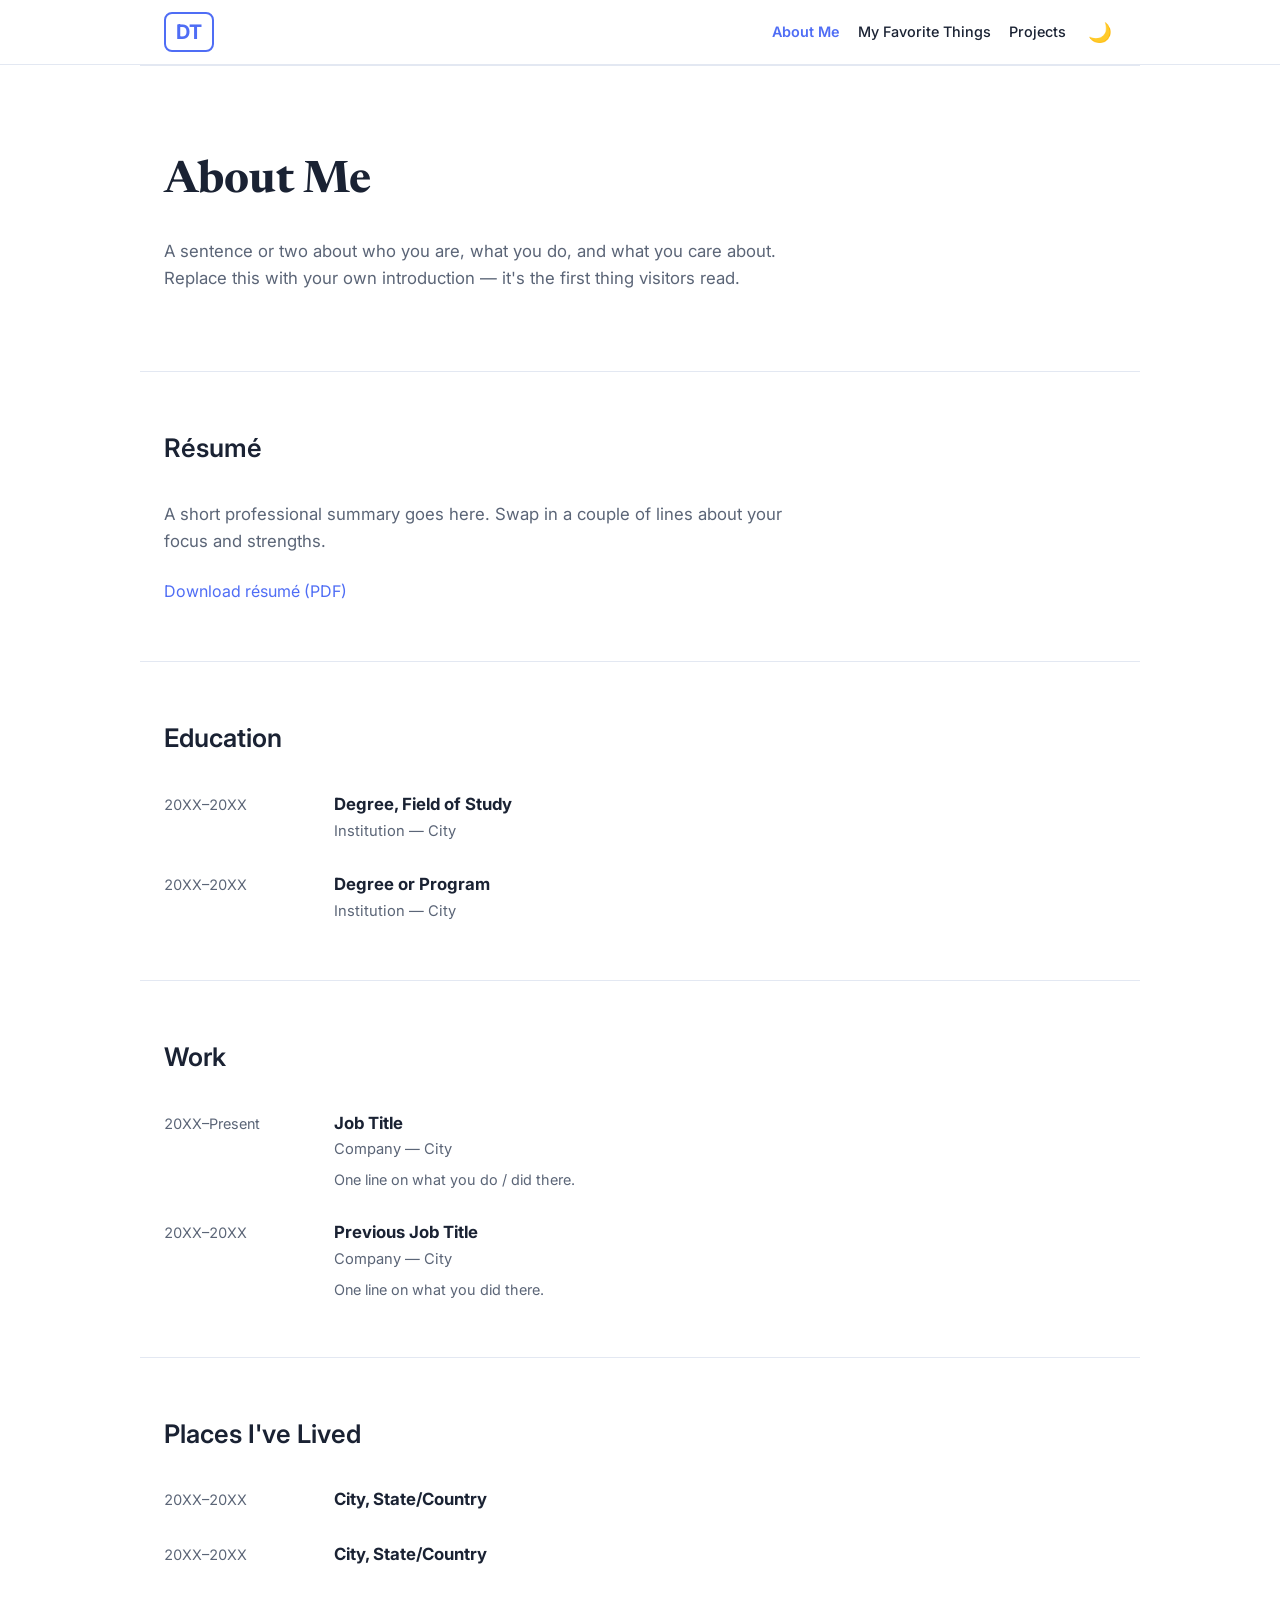
==== commit bdddeb32: "Remove footers; add Articles & Famous People; wire favorites-page background image" ====
--- a/index.html
+++ b/index.html
@@ -8,7 +8,7 @@
   <link rel="preconnect" href="https://fonts.googleapis.com" />
   <link rel="preconnect" href="https://fonts.gstatic.com" crossorigin />
   <link href="https://fonts.googleapis.com/css2?family=Inter:wght@400;500;600;700&family=Newsreader:ital,opsz@0,6..72;1,6..72&display=swap" rel="stylesheet" />
-  <link rel="stylesheet" href="styles.css?v=5" />
+  <link rel="stylesheet" href="styles.css?v=6" />
 </head>
 <body>
   <header class="site-header">
@@ -104,10 +104,6 @@
     </section>
   </main>
 
-  <footer class="site-footer">
-    <p>Built by David Thurston · <span id="year"></span></p>
-  </footer>
-
-  <script src="script.js?v=5"></script>
+  <script src="script.js?v=6"></script>
 </body>
 </html>
--- a/styles.css
+++ b/styles.css
@@ -37,6 +37,16 @@
   color: var(--text);
   line-height: 1.6;
   transition: background 0.3s ease, color 0.3s ease;
+}
+
+/* Favorite Things page background photo (expects wp4106132.jpg in this folder) */
+body.page-favorites::before {
+  content: ""; position: fixed; inset: 0; z-index: -2;
+  background: url("wp4106132.jpg") center / cover no-repeat;
+}
+body.page-favorites::after {
+  content: ""; position: fixed; inset: 0; z-index: -1;
+  background: var(--bg); opacity: 0.8;
 }
 
 .container { width: 100%; max-width: var(--maxw); margin: 0 auto; padding: 0 24px; }
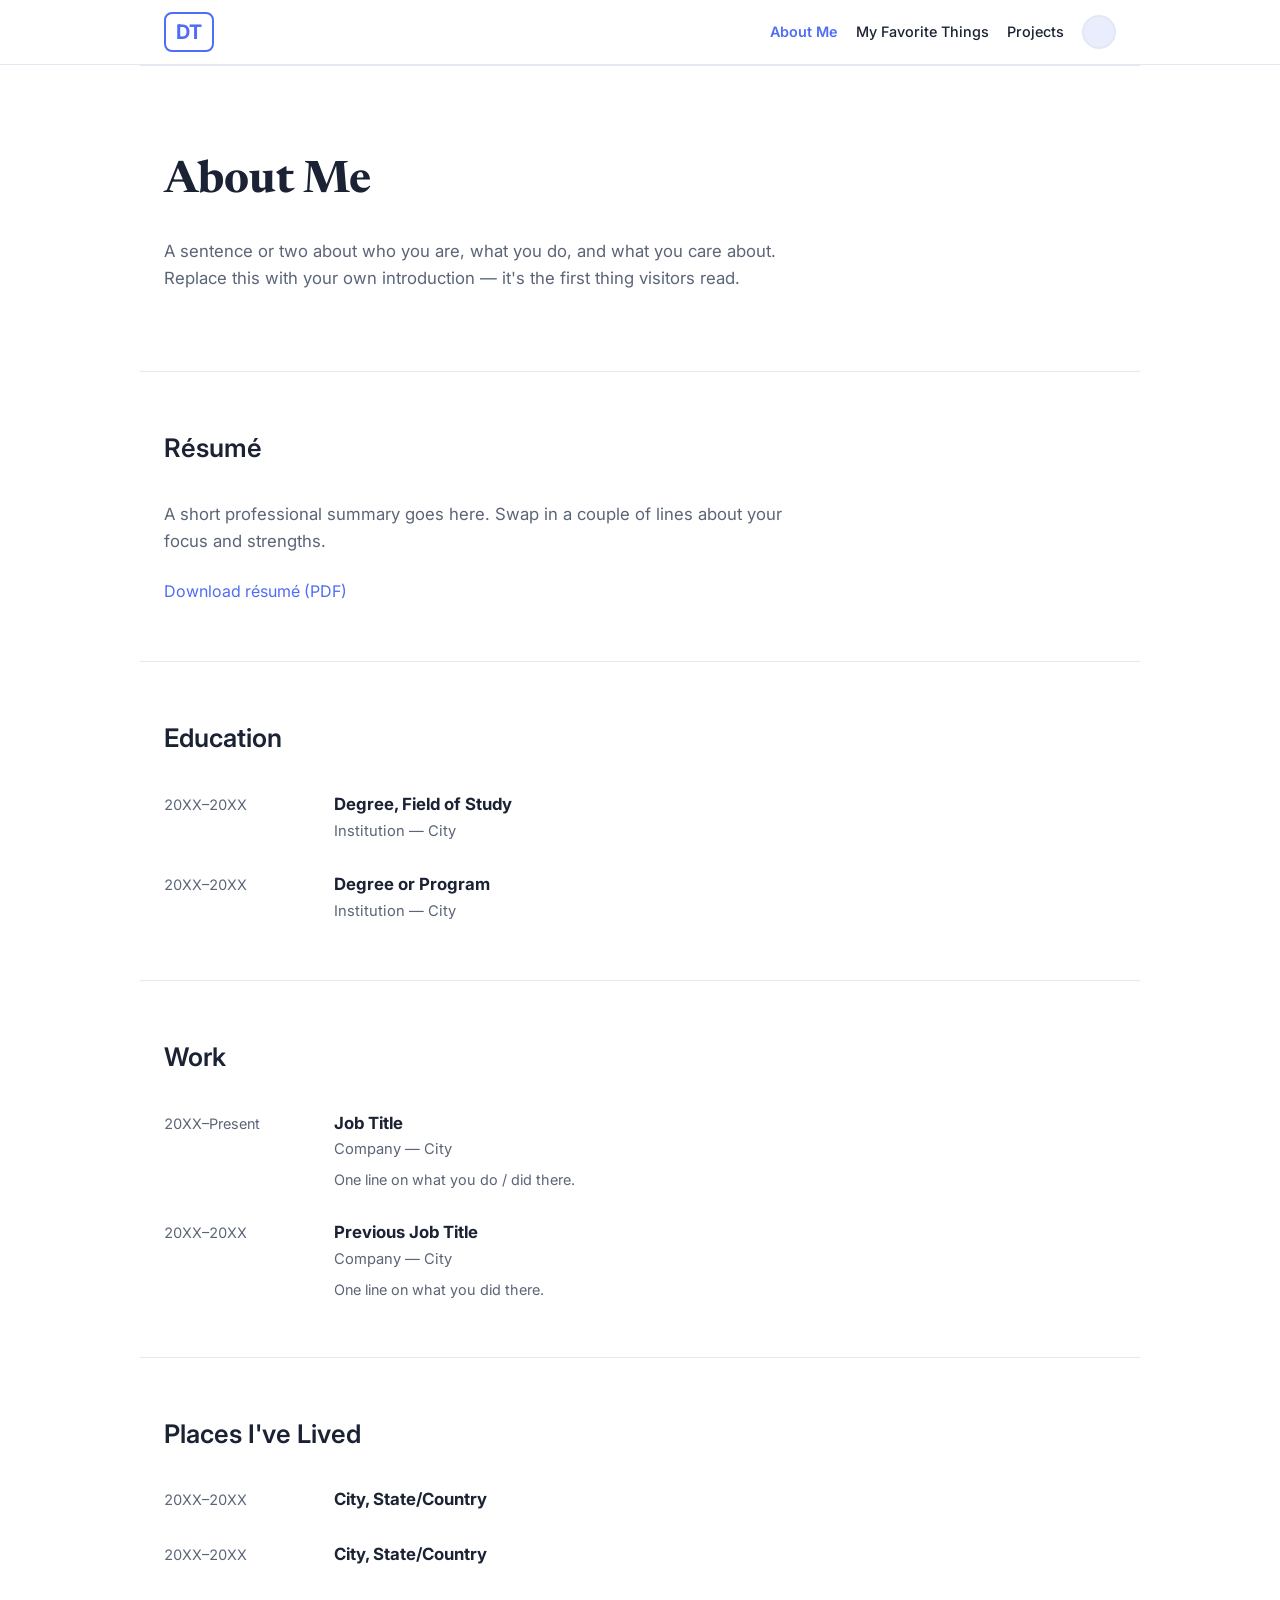
==== commit 9f00b91a: "Use photo as theme toggle icon" ====
--- a/index.html
+++ b/index.html
@@ -8,7 +8,7 @@
   <link rel="preconnect" href="https://fonts.googleapis.com" />
   <link rel="preconnect" href="https://fonts.gstatic.com" crossorigin />
   <link href="https://fonts.googleapis.com/css2?family=Inter:wght@400;500;600;700&family=Newsreader:ital,opsz@0,6..72;1,6..72&display=swap" rel="stylesheet" />
-  <link rel="stylesheet" href="styles.css?v=6" />
+  <link rel="stylesheet" href="styles.css?v=7" />
 </head>
 <body>
   <header class="site-header">
@@ -104,6 +104,6 @@
     </section>
   </main>
 
-  <script src="script.js?v=6"></script>
+  <script src="script.js?v=7"></script>
 </body>
 </html>
--- a/styles.css
+++ b/styles.css
@@ -76,10 +76,12 @@
 .nav-links a { color: var(--text); font-weight: 500; font-size: 0.9rem; }
 .nav-links a.active { color: var(--accent); font-weight: 600; }
 .theme-toggle {
-  background: none; border: none; cursor: pointer;
-  font-size: 1.2rem; padding: 4px; border-radius: 8px;
+  width: 34px; height: 34px; padding: 0; cursor: pointer; font-size: 0;
+  border-radius: 50%; border: 2px solid var(--border); overflow: hidden;
+  background: url("wp4106132.jpg") center / cover no-repeat, var(--accent-soft);
+  transition: border-color 0.15s ease, transform 0.15s ease;
 }
-.theme-toggle:hover { background: var(--accent-soft); }
+.theme-toggle:hover { border-color: var(--accent); transform: scale(1.05); }
 
 /* ---------- Hero ---------- */
 .hero { padding: 110px 24px 80px; }
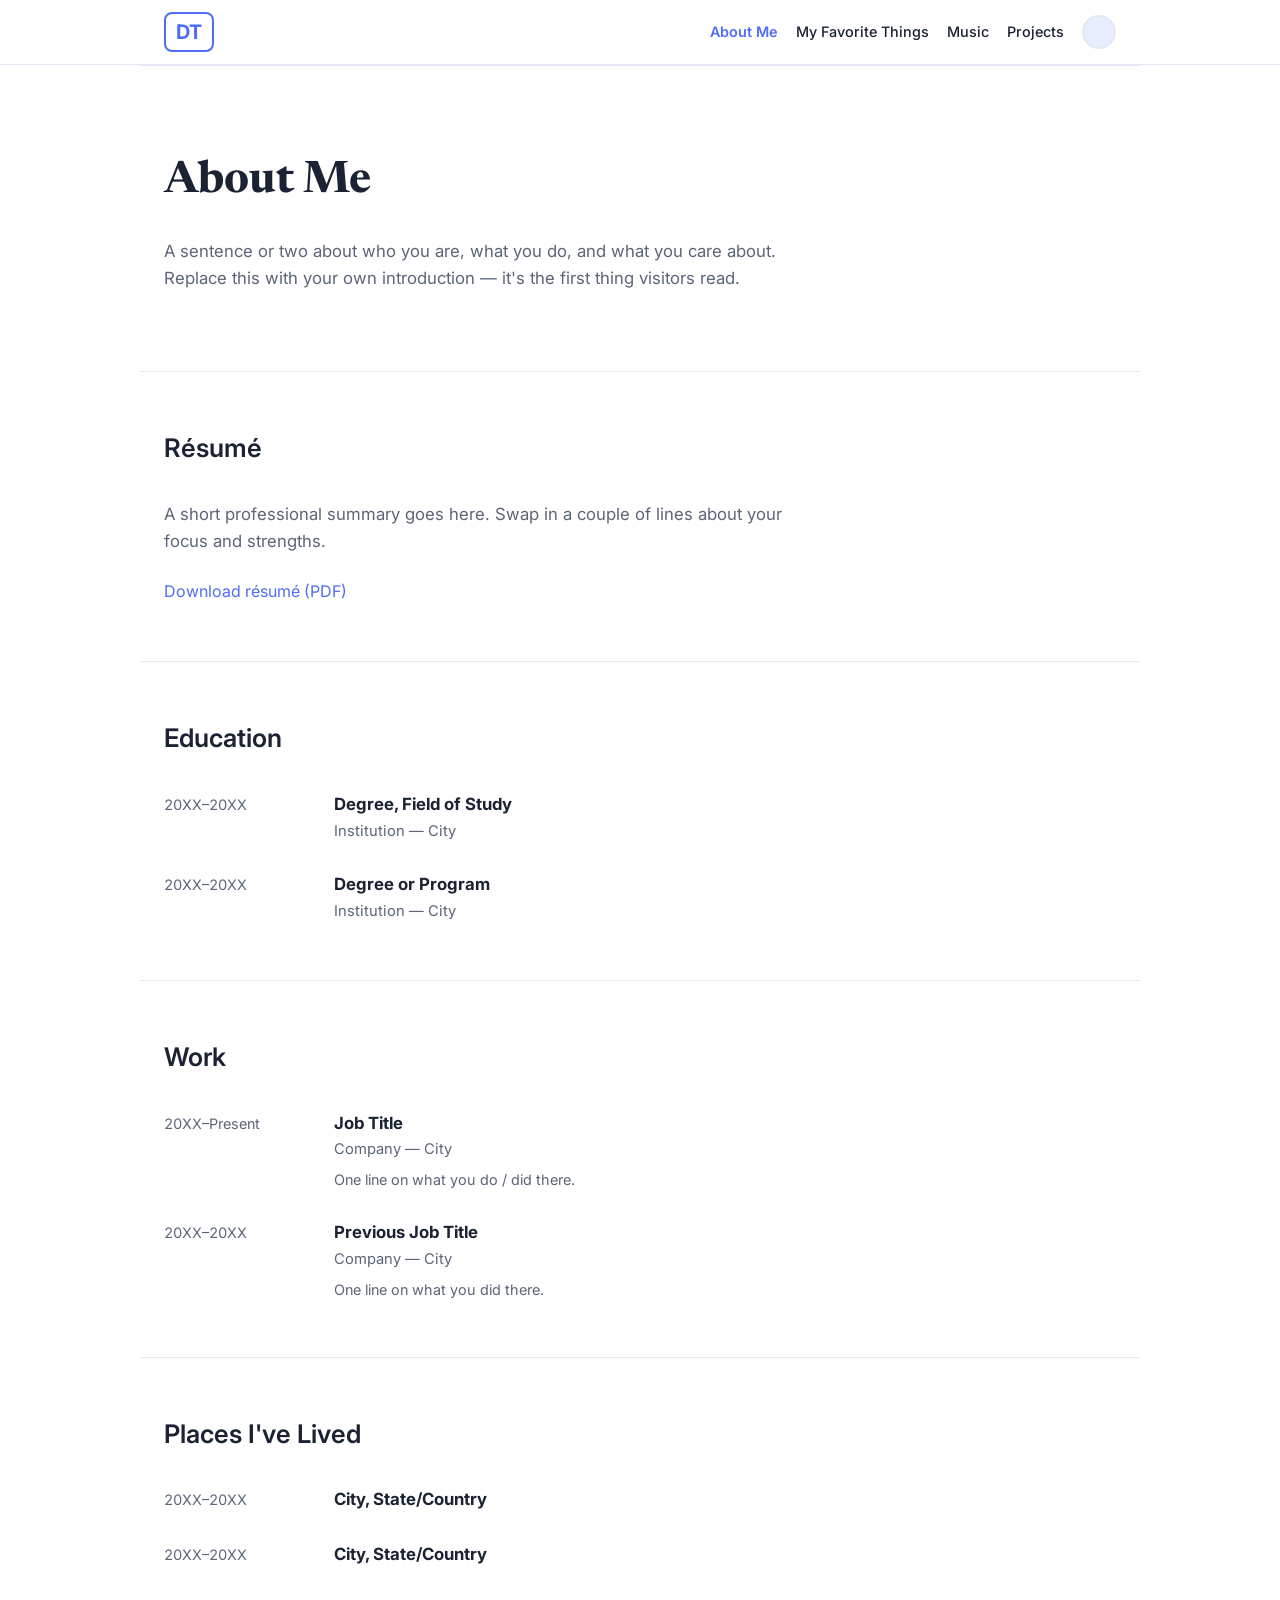
==== commit d0ec5189: "Add Music page with 5 sets; add Music tab to all pages" ====
--- a/index.html
+++ b/index.html
@@ -17,6 +17,7 @@
       <div class="nav-links">
         <a href="index.html" class="active">About Me</a>
         <a href="favorites.html">My Favorite Things</a>
+        <a href="music.html">Music</a>
         <a href="projects.html">Projects</a>
         <button id="theme-toggle" class="theme-toggle" aria-label="Toggle dark mode">🌙</button>
       </div>
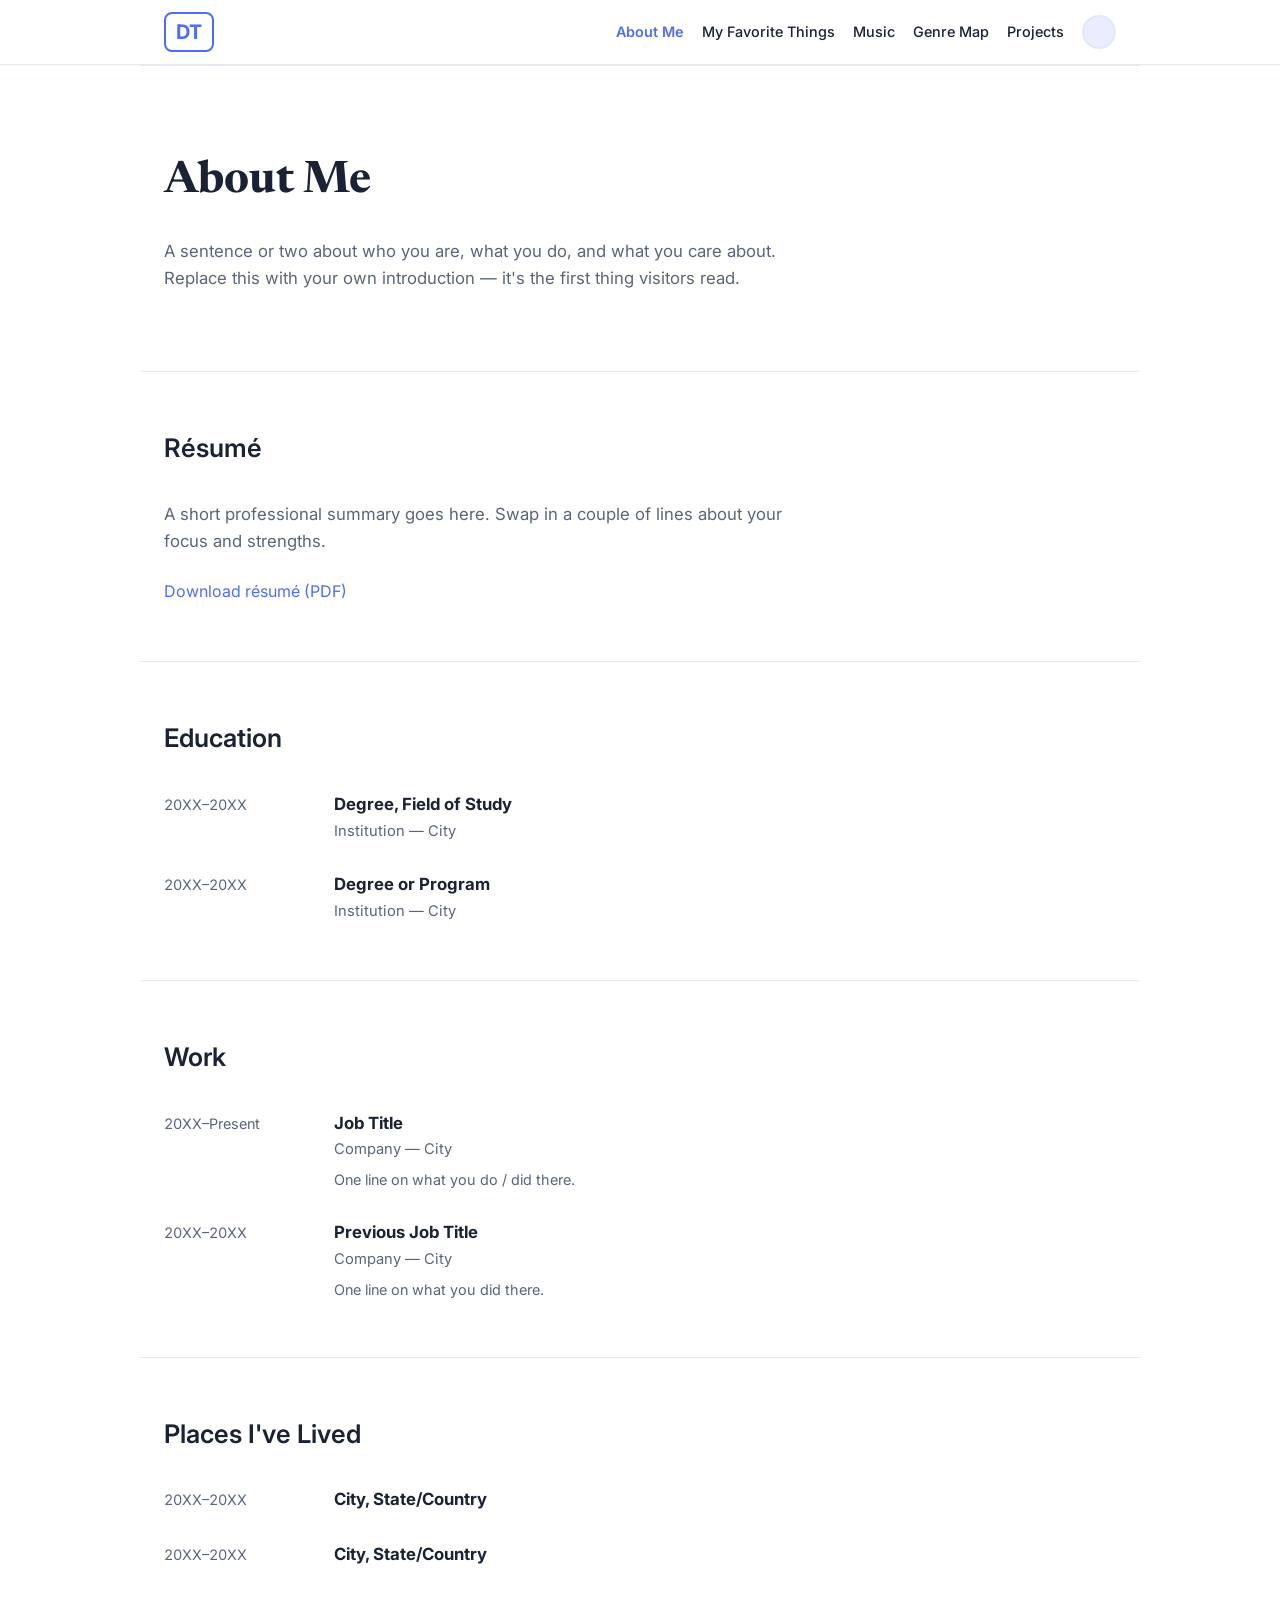
==== commit 613793b5: "Add interactive Genre Map mind map of music influences" ====
--- a/index.html
+++ b/index.html
@@ -8,7 +8,7 @@
   <link rel="preconnect" href="https://fonts.googleapis.com" />
   <link rel="preconnect" href="https://fonts.gstatic.com" crossorigin />
   <link href="https://fonts.googleapis.com/css2?family=Inter:wght@400;500;600;700&family=Newsreader:ital,opsz@0,6..72;1,6..72&display=swap" rel="stylesheet" />
-  <link rel="stylesheet" href="styles.css?v=7" />
+  <link rel="stylesheet" href="styles.css?v=8" />
 </head>
 <body>
   <header class="site-header">
@@ -18,6 +18,7 @@
         <a href="index.html" class="active">About Me</a>
         <a href="favorites.html">My Favorite Things</a>
         <a href="music.html">Music</a>
+        <a href="genres.html">Genre Map</a>
         <a href="projects.html">Projects</a>
         <button id="theme-toggle" class="theme-toggle" aria-label="Toggle dark mode">🌙</button>
       </div>
--- a/styles.css
+++ b/styles.css
@@ -187,6 +187,67 @@
 /* ---------- Footer ---------- */
 .site-footer { text-align: center; padding: 40px 24px; color: var(--text-muted); font-size: 0.85rem; border-top: 1px solid var(--border); }
 
+/* ---------- Genre Map ---------- */
+.genre-intro { max-width: 700px; color: var(--text-muted); font-size: 1.05rem; margin-bottom: 20px; }
+.genre-legend { display: flex; flex-wrap: wrap; gap: 10px 18px; margin-bottom: 22px; font-size: 0.82rem; }
+.legend-item {
+  display: flex; align-items: center; gap: 7px; color: var(--text-muted);
+  cursor: pointer; user-select: none; transition: color 0.15s ease, opacity 0.15s ease;
+}
+.legend-item:hover { color: var(--text); }
+.legend-item.off { opacity: 0.4; }
+.legend-swatch { width: 13px; height: 13px; border-radius: 4px; flex: none; }
+
+.genre-layout { display: grid; grid-template-columns: 1fr 330px; gap: 22px; align-items: start; }
+@media (max-width: 860px) { .genre-layout { grid-template-columns: 1fr; } }
+
+.genre-canvas-wrap {
+  position: relative; border: 1px solid var(--border); border-radius: var(--radius);
+  background: var(--bg-alt); overflow: hidden; box-shadow: var(--shadow);
+}
+#genre-svg { width: 100%; height: 72vh; min-height: 480px; display: block; cursor: grab; touch-action: none; }
+#genre-svg.grabbing { cursor: grabbing; }
+
+.genre-controls { position: absolute; top: 12px; right: 12px; display: flex; flex-direction: column; gap: 6px; }
+.genre-controls button {
+  width: 36px; height: 36px; border-radius: 9px; border: 1px solid var(--border);
+  background: var(--card); color: var(--text); font-size: 1.15rem; line-height: 1; cursor: pointer;
+  box-shadow: var(--shadow); transition: border-color 0.15s ease, color 0.15s ease;
+}
+.genre-controls button:hover { border-color: var(--accent); color: var(--accent); }
+
+/* Edges */
+.gm-edge { fill: none; stroke: var(--border); stroke-width: 1.6; transition: stroke 0.15s ease, stroke-width 0.15s ease, opacity 0.15s ease; }
+.gm-edge.hot { stroke: var(--accent); stroke-width: 2.6; }
+.gm-arrow { fill: var(--border); }
+.gm-arrow-hot { fill: var(--accent); }
+
+/* Nodes */
+.gm-node { cursor: pointer; transition: opacity 0.15s ease; }
+.gm-node circle { stroke: var(--bg-alt); stroke-width: 2.5; transition: stroke 0.15s ease, stroke-width 0.15s ease; }
+.gm-node text {
+  font-family: "Inter", system-ui, sans-serif; font-size: 12.5px; font-weight: 600; fill: var(--text);
+  paint-order: stroke; stroke: var(--bg-alt); stroke-width: 3.5px; stroke-linejoin: round; pointer-events: none;
+}
+.gm-dim { opacity: 0.13; }
+.gm-node.sel circle { stroke: var(--accent); stroke-width: 4; }
+
+/* Info panel */
+.genre-panel {
+  border: 1px solid var(--border); border-radius: var(--radius); background: var(--card);
+  padding: 22px; box-shadow: var(--shadow); position: sticky; top: 84px;
+}
+.genre-panel h4 { font-size: 1.25rem; margin-bottom: 4px; display: flex; align-items: center; gap: 10px; }
+.gp-dot { width: 12px; height: 12px; border-radius: 50%; flex: none; }
+.gp-era { color: var(--accent); font-size: 0.78rem; font-weight: 600; text-transform: uppercase; letter-spacing: 0.6px; margin-bottom: 14px; }
+.gp-desc { color: var(--text-muted); font-size: 0.92rem; margin-bottom: 4px; }
+.gp-section-title { font-size: 0.72rem; text-transform: uppercase; letter-spacing: 0.6px; color: var(--text-muted); font-weight: 700; margin: 18px 0 8px; }
+.gp-influence { font-size: 0.88rem; margin-bottom: 11px; line-height: 1.5; }
+.gp-influence b { color: var(--text); cursor: pointer; border-bottom: 1px dashed var(--border); }
+.gp-influence b:hover { color: var(--accent); border-bottom-color: var(--accent); }
+.gp-influence span { display: block; color: var(--text-muted); margin-top: 1px; }
+.gp-hint { color: var(--text-muted); font-size: 0.9rem; line-height: 1.6; }
+
 /* ---------- Responsive ---------- */
 @media (max-width: 600px) {
   .nav-links { gap: 12px; }
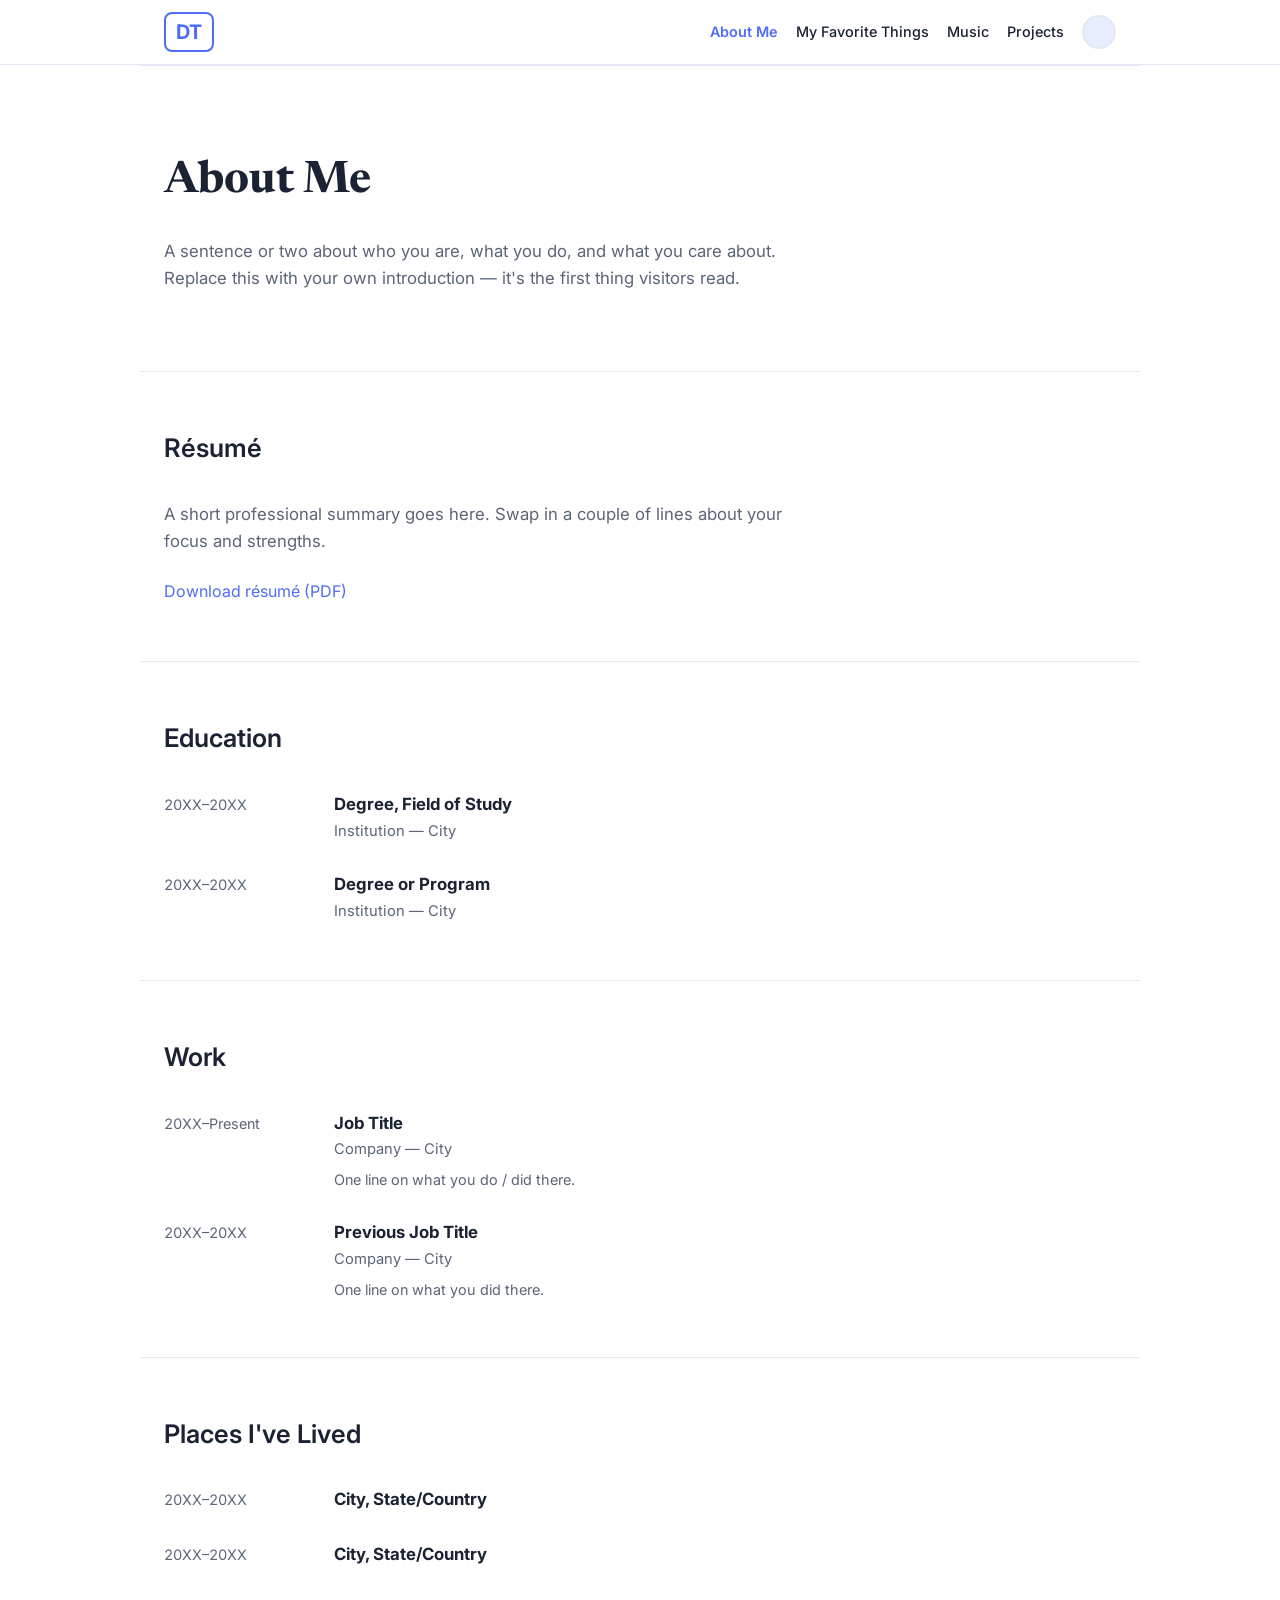
==== commit 705cbcd2: "Rework genre map: rename to Music Genre Mind Map, move under Projects, add artists, countries, and f" ====
--- a/index.html
+++ b/index.html
@@ -8,7 +8,7 @@
   <link rel="preconnect" href="https://fonts.googleapis.com" />
   <link rel="preconnect" href="https://fonts.gstatic.com" crossorigin />
   <link href="https://fonts.googleapis.com/css2?family=Inter:wght@400;500;600;700&family=Newsreader:ital,opsz@0,6..72;1,6..72&display=swap" rel="stylesheet" />
-  <link rel="stylesheet" href="styles.css?v=8" />
+  <link rel="stylesheet" href="styles.css?v=9" />
 </head>
 <body>
   <header class="site-header">
@@ -18,7 +18,6 @@
         <a href="index.html" class="active">About Me</a>
         <a href="favorites.html">My Favorite Things</a>
         <a href="music.html">Music</a>
-        <a href="genres.html">Genre Map</a>
         <a href="projects.html">Projects</a>
         <button id="theme-toggle" class="theme-toggle" aria-label="Toggle dark mode">🌙</button>
       </div>
--- a/styles.css
+++ b/styles.css
@@ -232,6 +232,15 @@
 .gm-dim { opacity: 0.13; }
 .gm-node.sel circle { stroke: var(--accent); stroke-width: 4; }
 
+/* Country / scene boxes */
+.gm-edge-origin { stroke-dasharray: 5 5; }
+.gm-place rect { stroke: var(--bg-alt); stroke-width: 2.5; transition: stroke 0.15s ease, stroke-width 0.15s ease; }
+.gm-place text {
+  font-family: "Inter", system-ui, sans-serif; font-size: 12.5px; font-weight: 600;
+  fill: #fff; stroke: none; pointer-events: none;
+}
+.gm-node.gm-place.sel rect { stroke: var(--accent); stroke-width: 4; }
+
 /* Info panel */
 .genre-panel {
   border: 1px solid var(--border); border-radius: var(--radius); background: var(--card);
@@ -246,6 +255,7 @@
 .gp-influence b { color: var(--text); cursor: pointer; border-bottom: 1px dashed var(--border); }
 .gp-influence b:hover { color: var(--accent); border-bottom-color: var(--accent); }
 .gp-influence span { display: block; color: var(--text-muted); margin-top: 1px; }
+.gp-artists { font-size: 0.9rem; color: var(--text); line-height: 1.6; margin-bottom: 4px; }
 .gp-hint { color: var(--text-muted); font-size: 0.9rem; line-height: 1.6; }
 
 /* ---------- Responsive ---------- */
